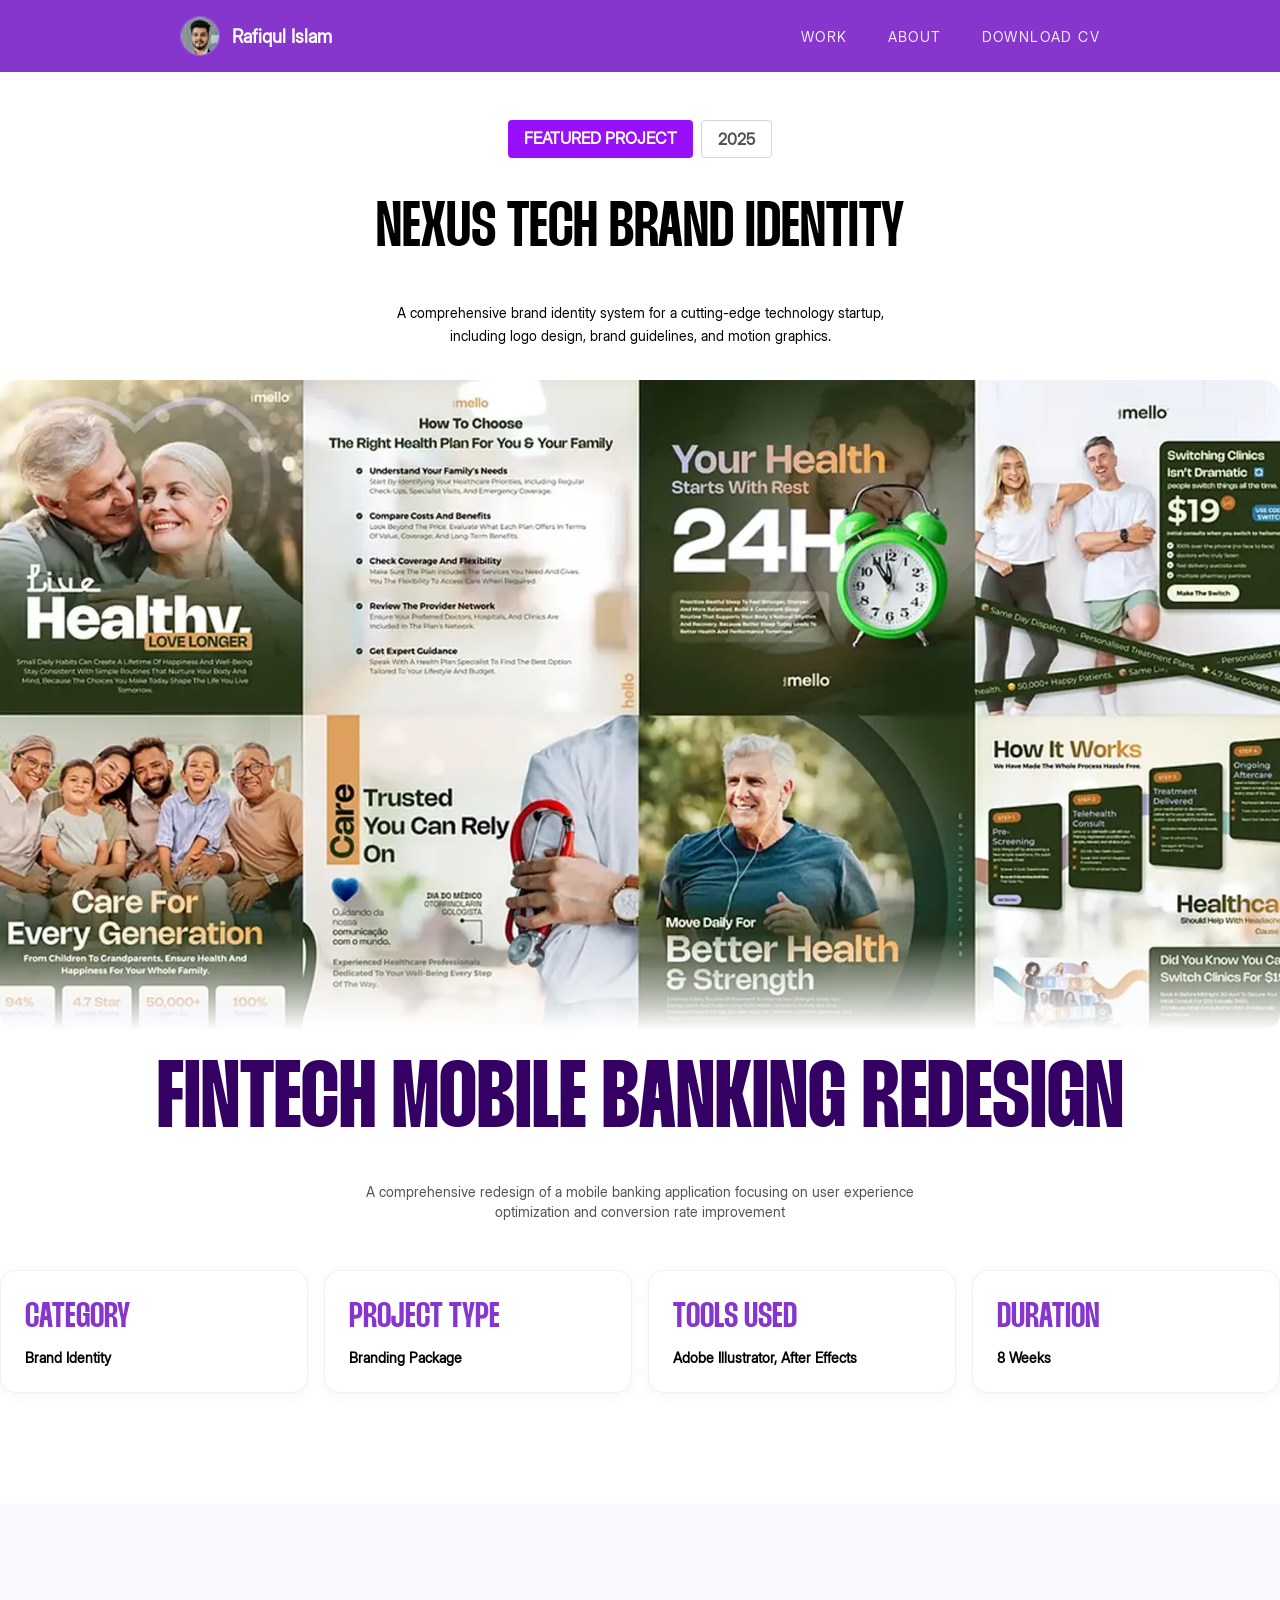
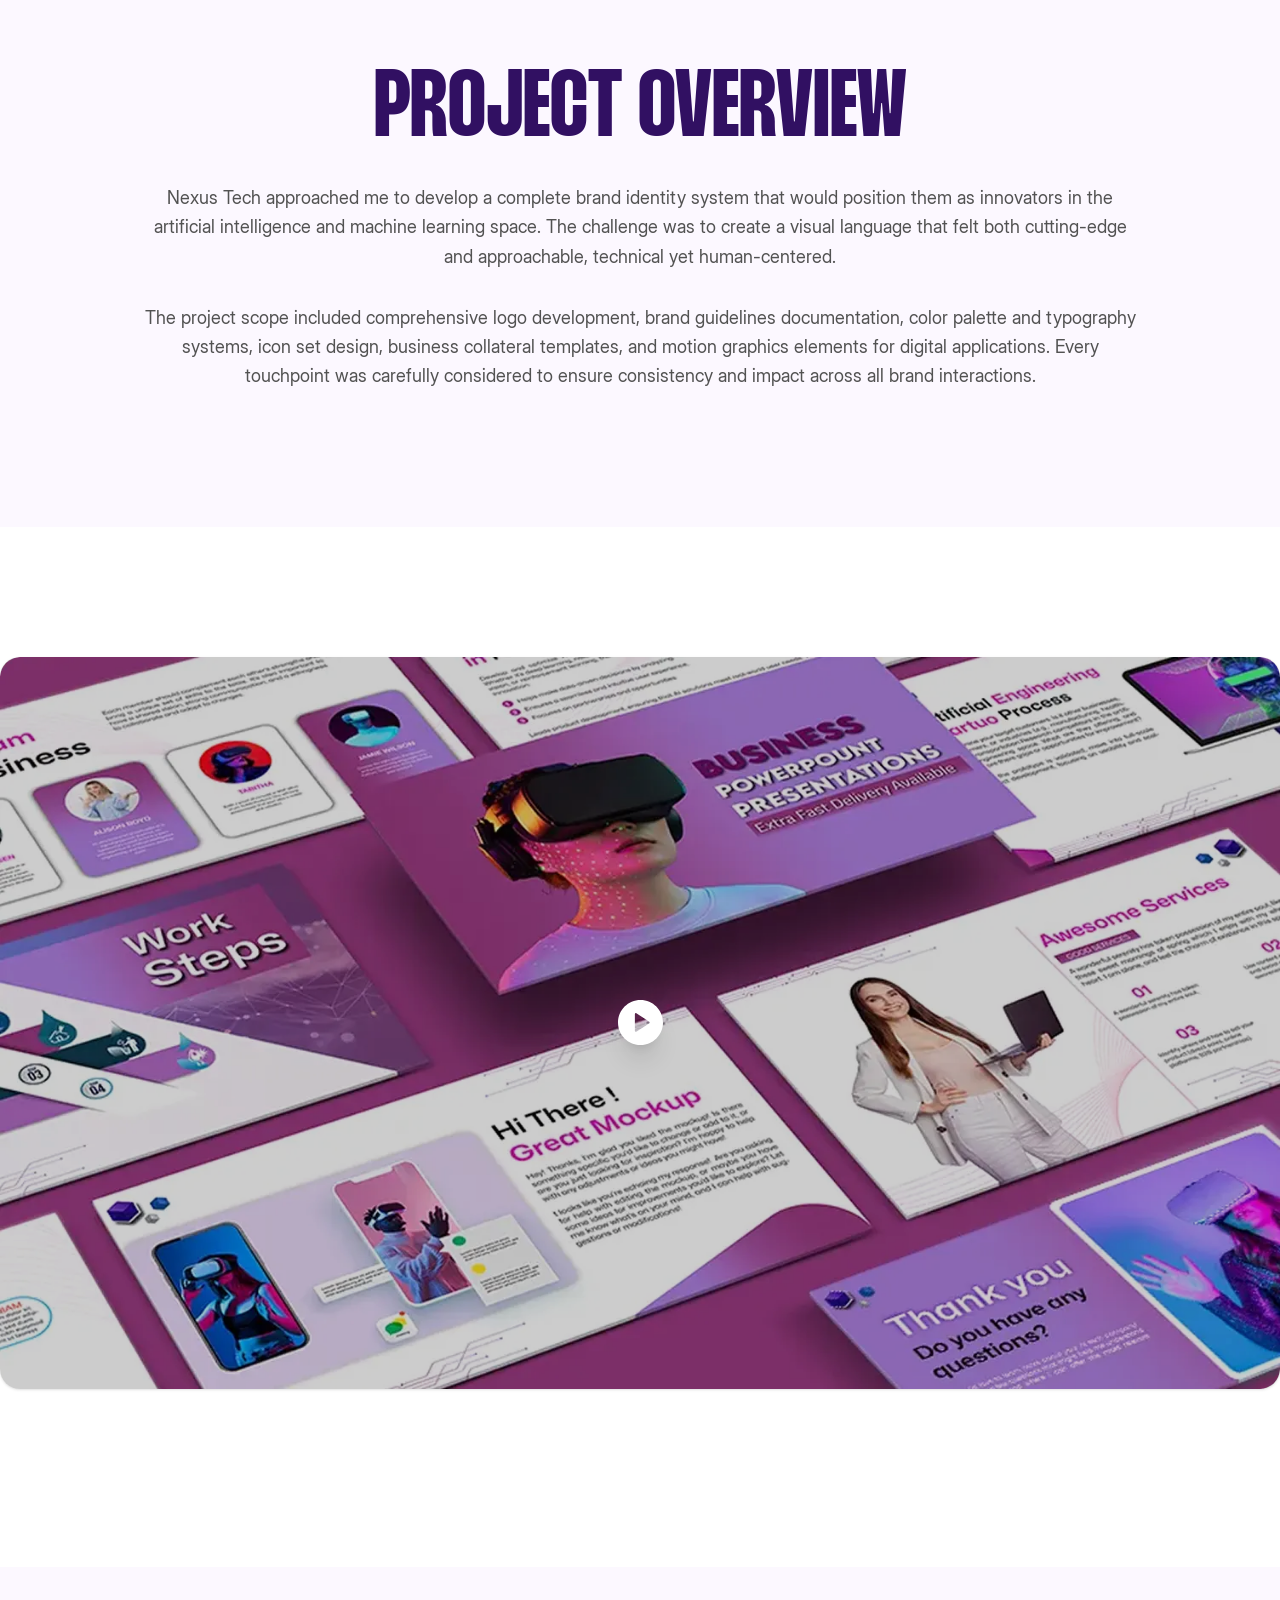
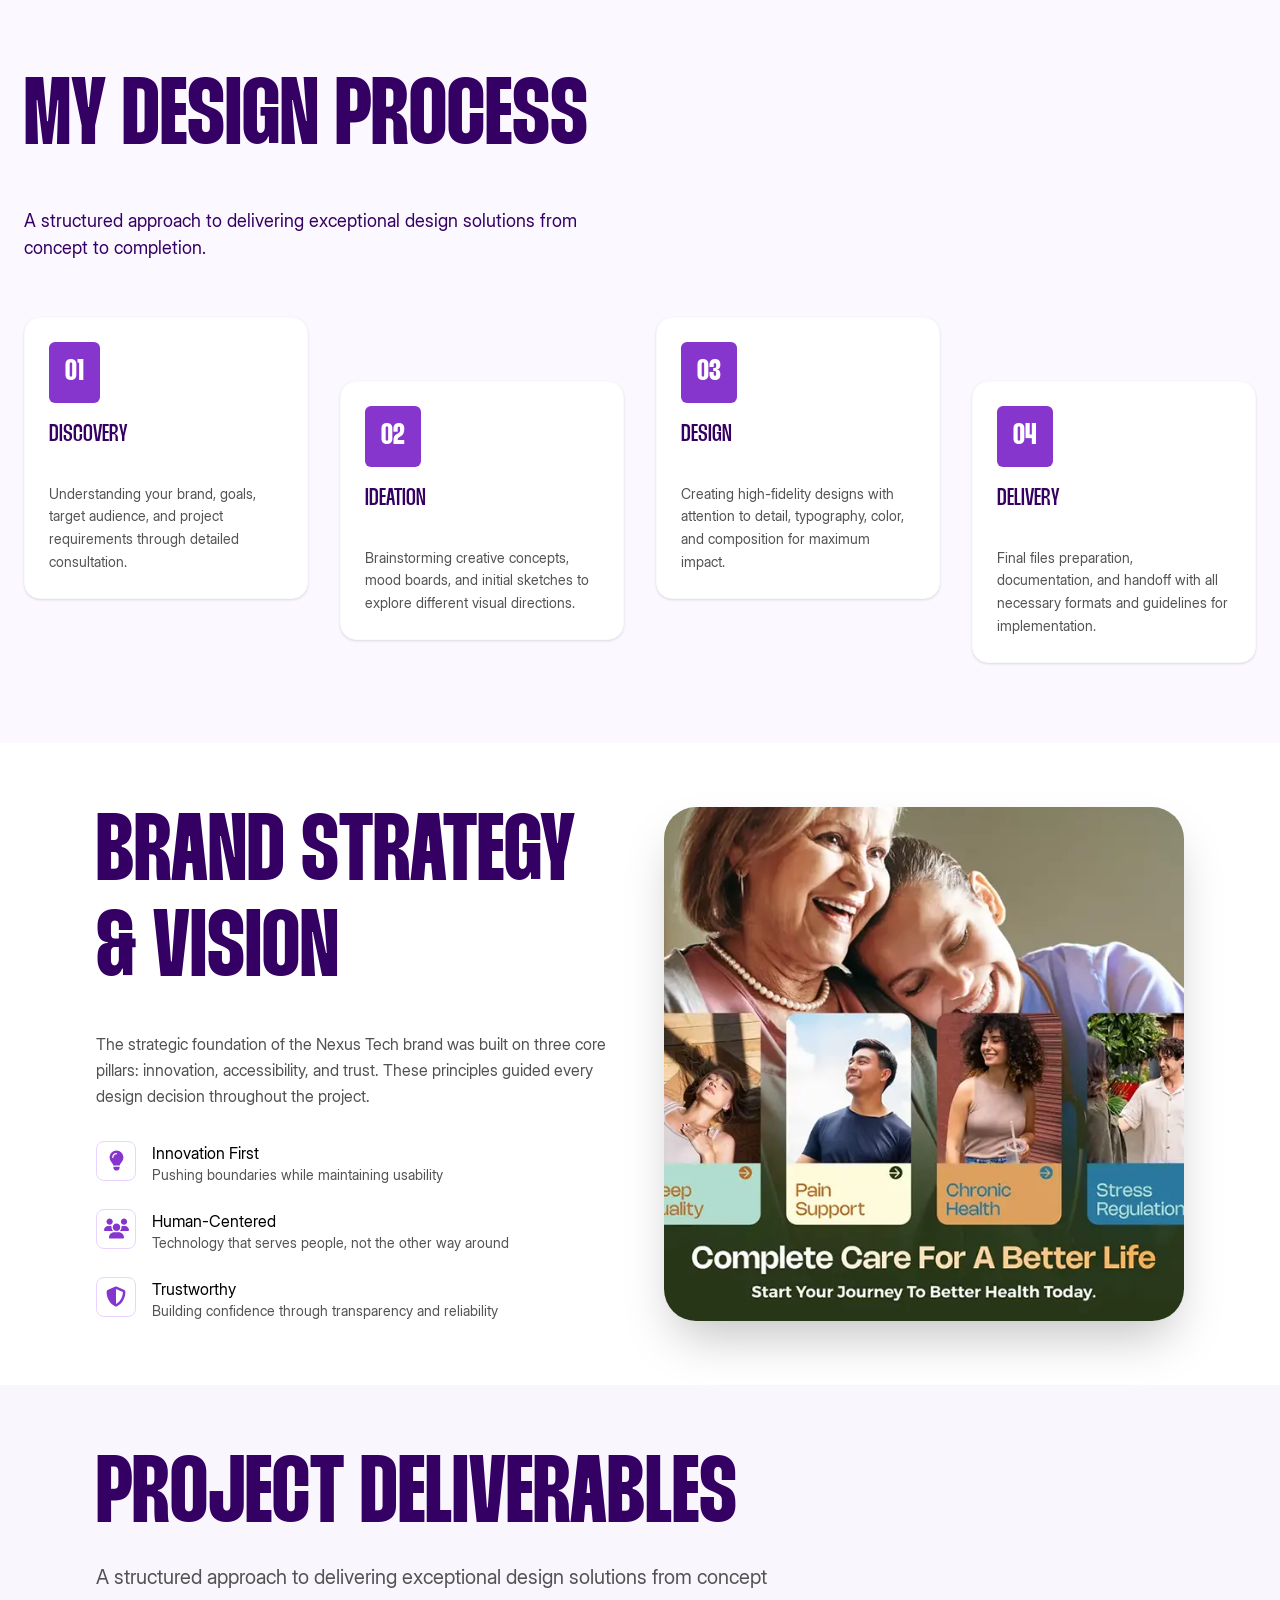
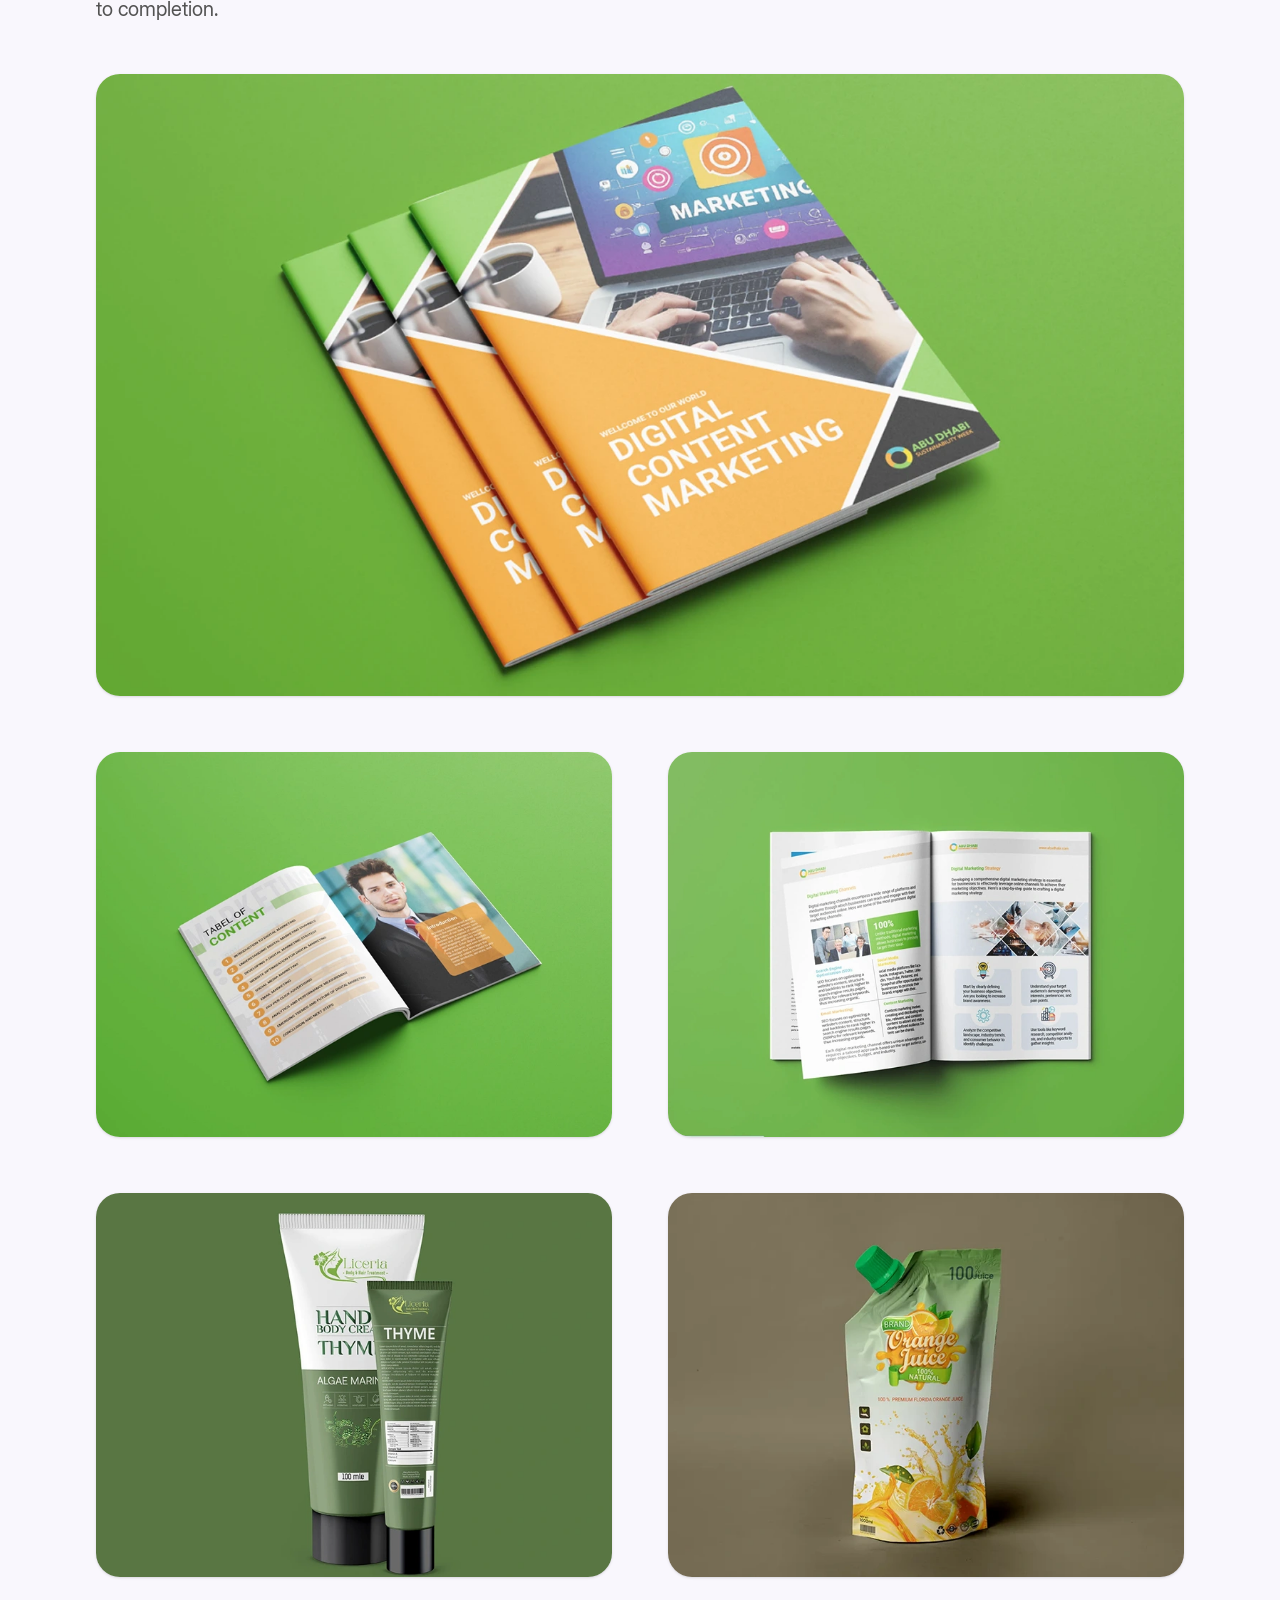
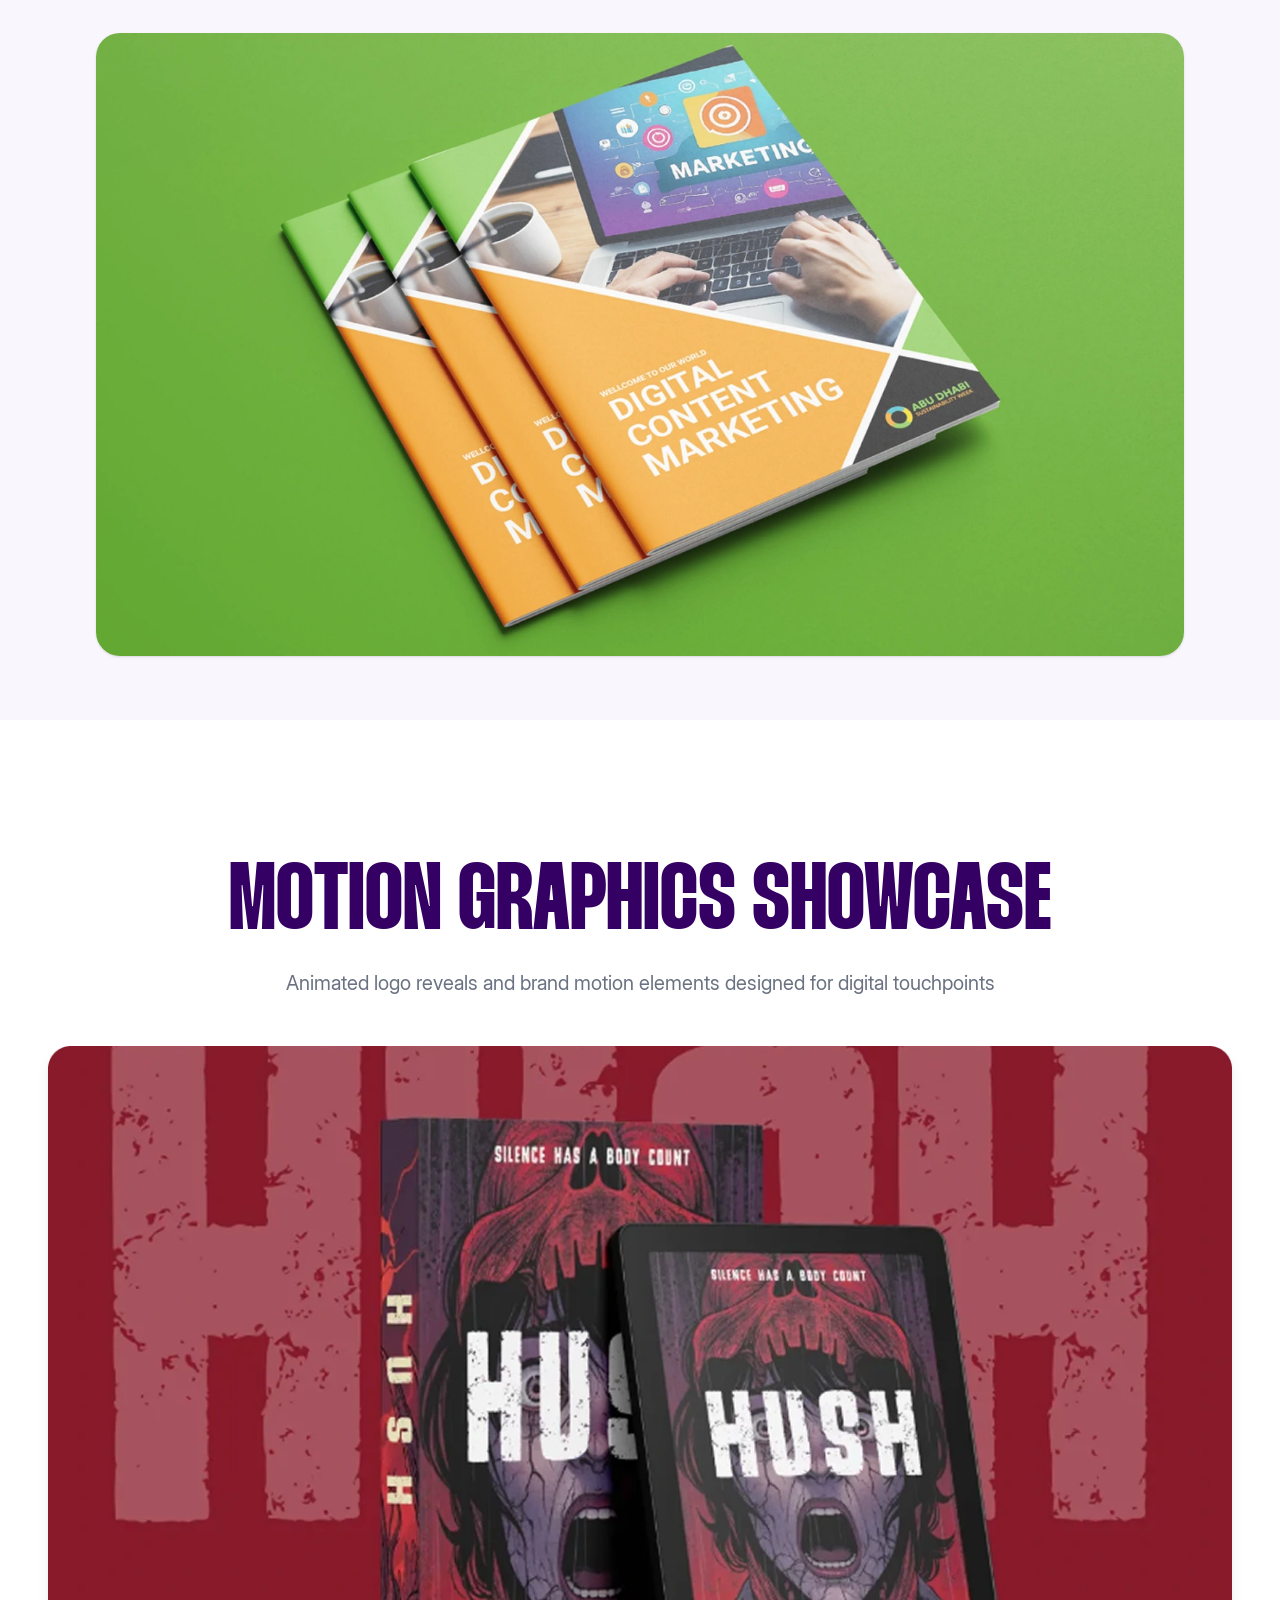
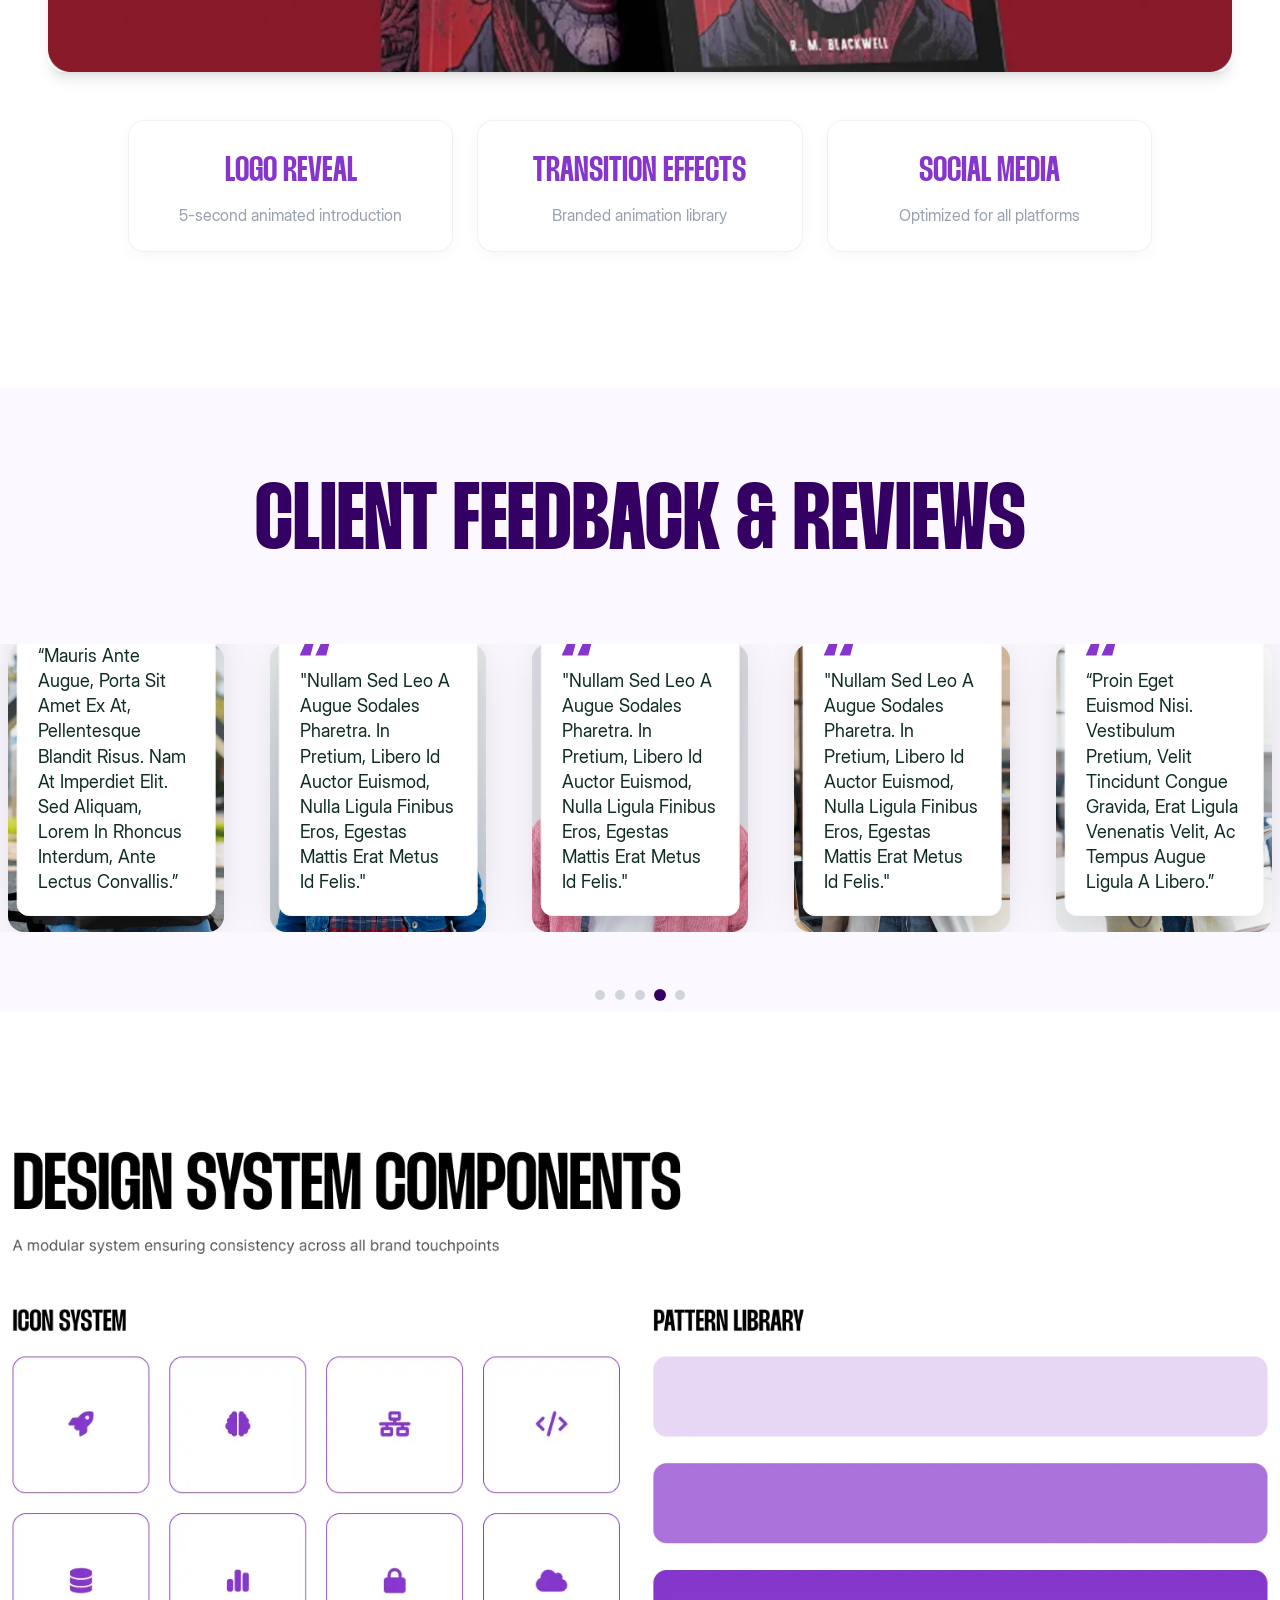
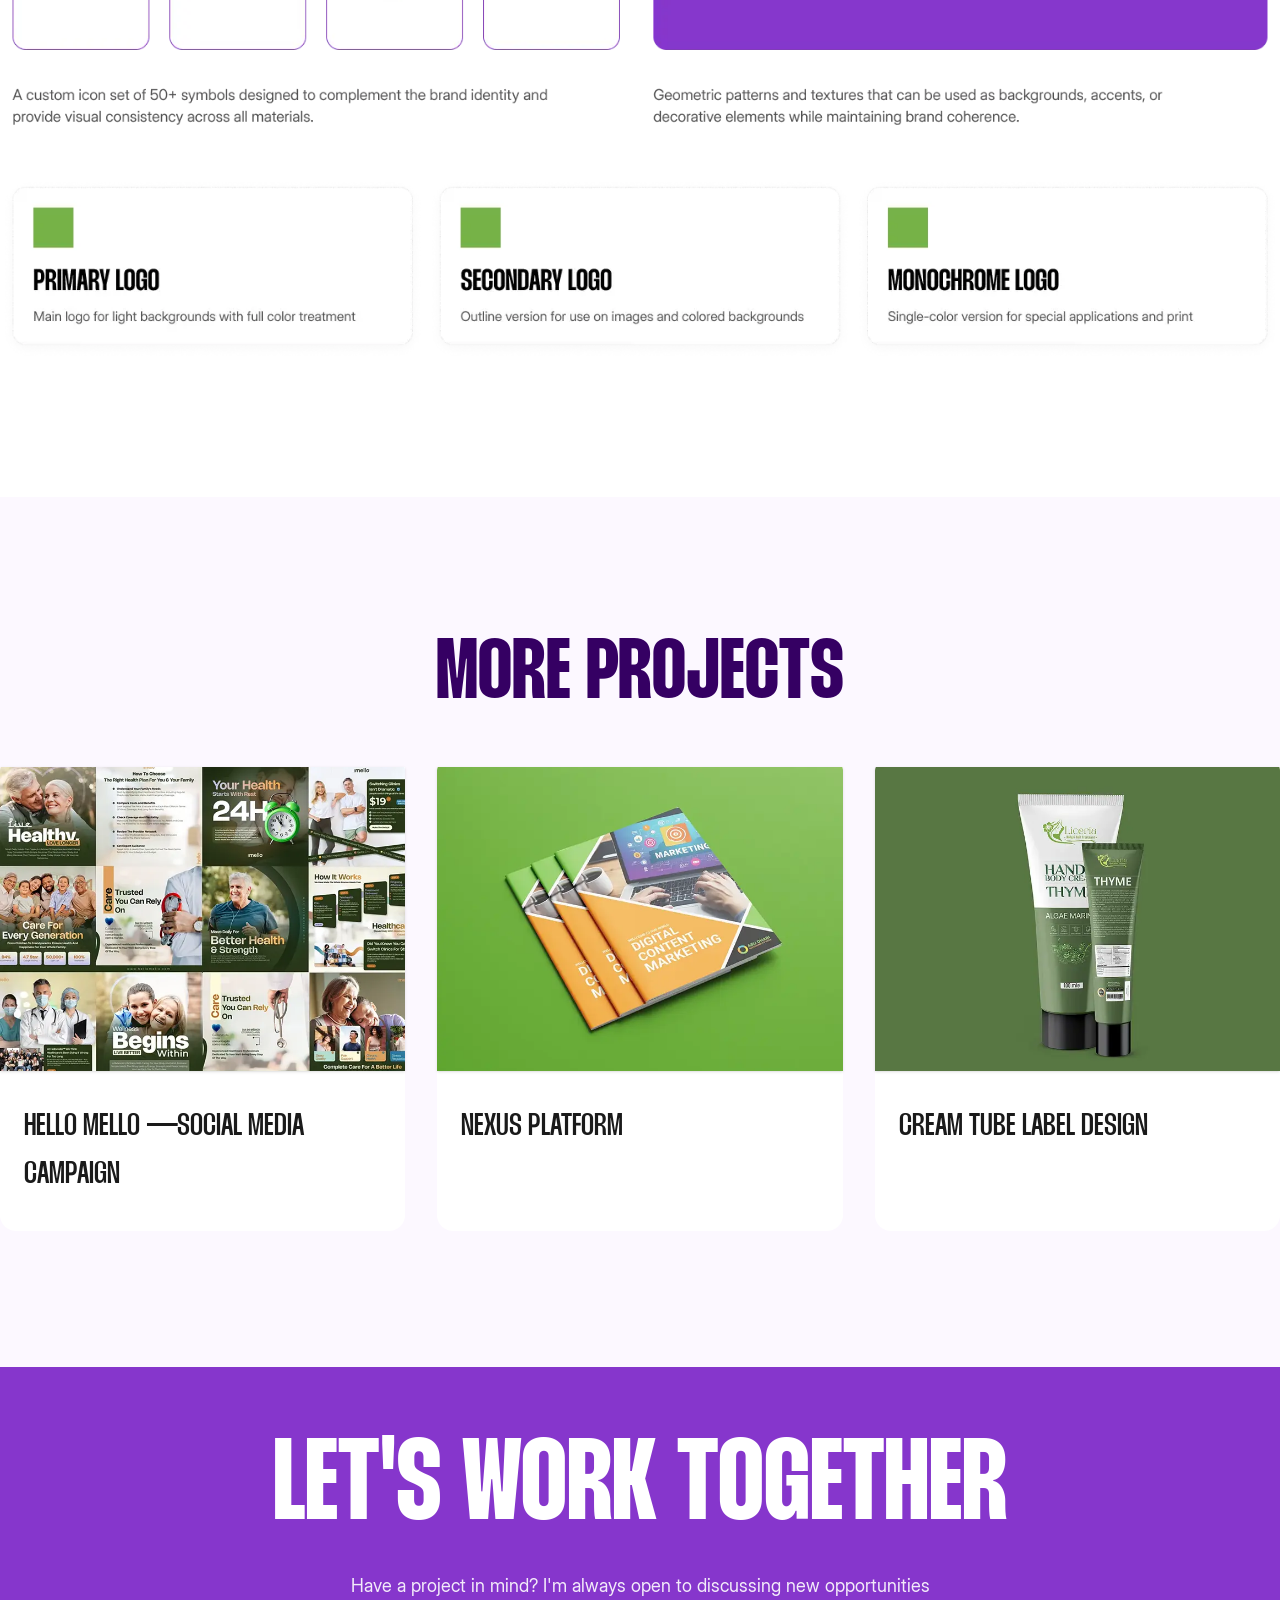
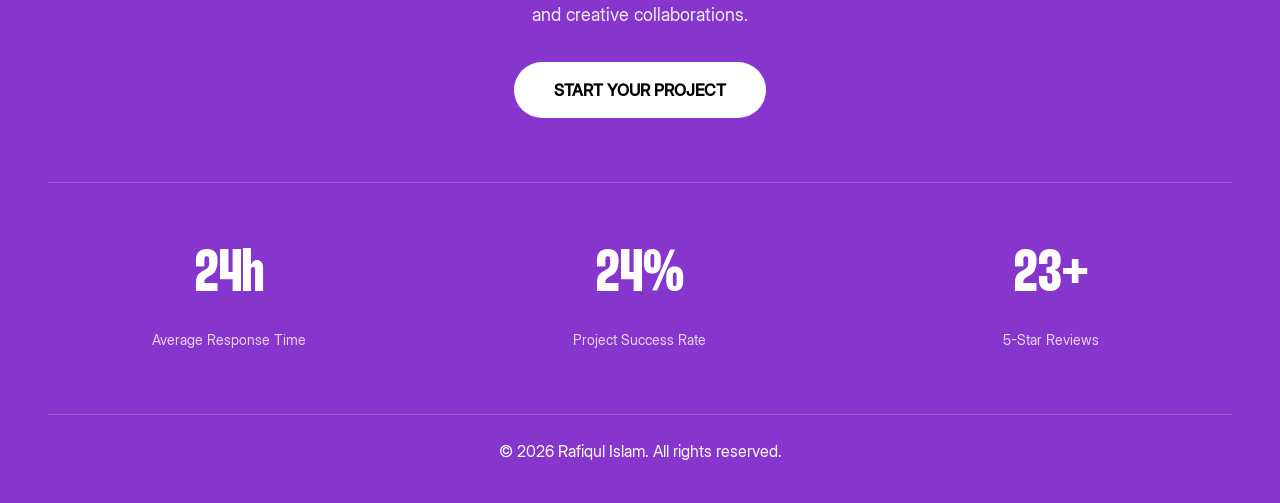
==== project-details.html @ 13cbbfc1 "completed the full project" ====
<!DOCTYPE html>
<html lang="en">

<head>
    <meta charset="UTF-8">
    <meta name="viewport" content="width=device-width, initial-scale=1.0">
    <title>Shorif Ahammed</title>
    <link rel="stylesheet" href="assets/css/style.css">
    <link rel="stylesheet" href="assets/css/splide.min.css">
</head>

<body>


    <nav id="navbar" class="navbar">
        <div class="nav-container">
            <a href="index.html" class="nav-brand">
                <div class="brand-img-wrapper">
                    <img src="assets/images/nav-img.png" alt="Rafiqul Islam" class="brand-img" />
                </div>
                <span class="brand-name">Rafiqul Islam</span>
            </a>

            <div class="nav-actions">
                <ul class="desktop-menu">
                    <li><a href="project.html" class="nav-link">Work</a></li>
                    <li><a href="#" class="nav-link">About</a></li>
                    <li><a href="#" class="nav-link">Download CV</a></li>
                </ul>

                <button id="hamburger" class="hamburger">
                    <span id="ham1" class="ham-line"></span>
                    <span id="ham2" class="ham-line"></span>
                    <span id="ham3" class="ham-line ham-short"></span>
                </button>
            </div>
        </div>
    </nav>

    <div id="mobile-menu" class="mobile-menu hidden">
        <a href="project.html" class="mobile-link border-bottom">Work</a>
        <a href="#" class="mobile-link border-bottom">About</a>
        <a href="#" class="mobile-link">Download CV</a>
    </div>



    <section class="overflow-hidden pt-30 md:pt-[120px] pb-6 md:pb-[110px]">
        <div class="container px-4 md:px-0 mx-auto">

            <div class="text-center mb-8">
                <div class="flex justify-center gap-2 mb-4">
                    <span class="bg-purple-600 text-white text-[16px] uppercase font-bold px-4 py-1.5 rounded">Featured
                        Project</span>
                    <span
                        class="border border-gray-300 text-[#525252] text-[16px] font-bold px-4 py-1.5 rounded">2025</span>
                </div>

                <h1 class="text-[48px] md:text-[64px] font-thunder-semi-bold uppercase py-2 inline-block px-8 mb-4">
                    Nexus Tech Brand Identity
                </h1>

                <p class="text-sm max-w-lg mx-auto leading-relaxed">
                    A comprehensive brand identity system for a cutting-edge technology startup, including logo design,
                    brand guidelines, and motion graphics.
                </p>
            </div>

            <div class="w-full relative">
                <img src="assets/images/details-hero.webp" class="w-full object-cover" alt="Nexus Tech Brand Identity">
                <div class="absolute inset-x-0 bottom-0 h-24 bg-gradient-to-t from-white to-transparent"></div>
            </div>

            <h2 class="text-[#350063] text-[56px] md:text-[96px] uppercase font-thunder-bold text-center">
                Fintech Mobile Banking Redesign
            </h2>



            <div class="text-center mt-2 mb-8 md:mb-12 px-4">
                <p class="text-[#525252] text-sm max-w-xl mx-auto">
                    A comprehensive redesign of a mobile banking application focusing on user experience optimization
                    and conversion rate improvement
                </p>
            </div>

            <div class="grid grid-cols-1 sm:grid-cols-2 lg:grid-cols-4 gap-4">
                <div
                    class="bg-[#FFF] rounded-[16px] border border-[rgba(227,227,227,0.50)] shadow-[0_4px_15px_0_rgba(0,0,0,0.03)] p-6">
                    <h3 class="text-[#8636CC] font-thunder-semi-bold uppercase text-[36px] mb-2 leading-tight">Category
                    </h3>
                    <p class="text-sm font-semibold text-[#000]">Brand Identity</p>
                </div>

                <div
                    class="bg-[#FFF] rounded-[16px] border border-[rgba(227,227,227,0.50)] shadow-[0_4px_15px_0_rgba(0,0,0,0.03)] p-6">
                    <h3 class="text-[#8636CC] font-thunder-semi-bold uppercase text-[36px] mb-2 leading-tight">Project
                        Type</h3>
                    <p class="text-sm font-semibold text-[#000]">Branding Package</p>
                </div>

                <div
                    class="bg-[#FFF] rounded-[16px] border border-[rgba(227,227,227,0.50)] shadow-[0_4px_15px_0_rgba(0,0,0,0.03)] p-6">
                    <h3 class="text-[#8636CC] font-thunder-semi-bold uppercase text-[36px] mb-2 leading-tight">Tools
                        Used</h3>
                    <p class="text-sm font-semibold text-[#000]">Adobe Illustrator, After Effects</p>
                </div>

                <div
                    class="bg-[#FFF] rounded-[16px] border border-[rgba(227,227,227,0.50)] shadow-[0_4px_15px_0_rgba(0,0,0,0.03)] p-6">
                    <h3 class="text-[#8636CC] font-thunder-semi-bold uppercase text-[36px] mb-2 leading-tight">Duration
                    </h3>
                    <p class="text-sm font-semibold text-[#000]">8 Weeks</p>
                </div>
            </div>

        </div>
    </section>



    <!-- Project Overview -->
    <section class="bg-[#FCF8FF] py-[46px] md:py-[136px] px-4 md:px-0">
        <div class="container mx-auto text-center">

            <h2 class="text-[#311062] text-[46px] md:text-[96px] font-thunder-bold uppercase">
                Project Overview
            </h2>

            <div class="space-y-8">

                <p class="text-[#525252] text-[18px] leading-relaxed max-w-250 mx-auto">
                    Nexus Tech approached me to develop a complete brand identity system that would position them as
                    innovators in the artificial intelligence and machine learning space. The challenge was to create a
                    visual language that felt both cutting-edge and approachable, technical yet human-centered.
                </p>

                <p class="text-[#525252] text-[18px] leading-relaxed max-w-250 mx-auto">
                    The project scope included comprehensive logo development, brand guidelines documentation, color
                    palette and typography systems, icon set design, business collateral templates, and motion graphics
                    elements for digital applications. Every touchpoint was carefully considered to ensure consistency
                    and impact across all brand interactions.
                </p>

            </div>
        </div>
    </section>

    <!-- Video Section -->
    <section class="py-[46px] md:py-[130px] px-4 md:px-0">
        <div class="container mx-auto">
            <div class="justify-center mx-auto mb-12 overflow-hidden rounded-[20px] shadow-sm relative group md:p-0"
                id="video-container">
                <img src="assets/images/details-video-thumb.webp" alt="Featured Project" class="w-full h-auto block"
                    id="video-thumbnail">

                <button onclick="playVideo()"
                    class="absolute inset-0 flex items-center justify-center bg-black/20 group-hover:bg-black/40 transition-all duration-300"
                    id="play-button">
                    <div
                        class="w-full max-w-[45px] rounded-full flex items-center justify-center shadow-xl transform group-hover:scale-102 transition-transform cursor-pointer">
                        <img class="w-full aspect-45/45" src="assets/images/home-img7.svg" alt="Play Icon">
                    </div>
                </button>
            </div>

        </div>
    </section>



    <!-- My Design Process -->

    <section class="bg-[#FCF8FF] py-10 md:py-20 px-4 md:px-6">
        <div class="container mx-auto">

            <div class="pb-8 md:pb-14">
                <h2 class="font-thunder-bold text-[#350063] text-[46px] md:text-[96px] uppercase pb-4">
                    My Design Process
                </h2>
                <p class="font-inter-display text-[#350063] text-[18px] max-w-xl">
                    A structured approach to delivering exceptional design solutions from concept to completion.
                </p>
            </div>

            <div class="grid grid-cols-1 sm:grid-cols-2 lg:grid-cols-4 gap-8 items-start">

                <div
                    class="bg-white p-[24px] rounded-[16px] shadow-sm flex flex-col items-start border border-gray-50 gap-y-4">
                    <span class="bg-[#8636CC] text-white text-[30px] font-thunder-bold px-4 py-2 rounded-md">
                        01
                    </span>
                    <h3 class="font-thunder-medium text-[#350063] text-2xl uppercase mb-4">Discovery</h3>
                    <p class="font-inter-display text-[#525252] text-sm leading-relaxed">
                        Understanding your brand, goals, target audience, and project requirements through detailed
                        consultation.
                    </p>
                </div>

                <div
                    class="bg-white p-[24px] rounded-[16px] shadow-sm flex flex-col items-start border border-gray-50 md:mt-16 gap-y-4">
                    <span class="bg-[#8636CC] text-white text-[30px] font-thunder-bold px-4 py-2 rounded-md">
                        02
                    </span>
                    <h3 class="font-thunder-medium text-[#350063] text-2xl uppercase mb-4">Ideation</h3>
                    <p class="font-inter-display text-[#525252] text-sm leading-relaxed">
                        Brainstorming creative concepts, mood boards, and initial sketches to explore different visual
                        directions.
                    </p>
                </div>

                <div
                    class="bg-white p-[24px] rounded-[16px] shadow-sm flex flex-col items-start border border-gray-50 gap-y-4">
                    <span class="bg-[#8636CC] text-white text-[30px] font-thunder-bold px-4 py-2 rounded-md">
                        03
                    </span>
                    <h3 class="font-thunder-medium text-[#350063] text-2xl uppercase mb-4">Design</h3>
                    <p class="font-inter-display text-[#525252] text-sm leading-relaxed">
                        Creating high-fidelity designs with attention to detail, typography, color, and composition for
                        maximum impact.
                    </p>
                </div>

                <div
                    class="bg-white p-[24px] rounded-[16px] shadow-sm flex flex-col items-start border border-gray-50 md:mt-16 gap-y-4">
                    <span class="bg-[#8636CC] text-white text-[30px] font-thunder-bold px-4 py-2 rounded-md">
                        04
                    </span>
                    <h3 class="font-thunder-medium text-[#350063] text-2xl uppercase mb-4">Delivery</h3>
                    <p class="font-inter-display text-[#525252] text-sm leading-relaxed">
                        Final files preparation, documentation, and handoff with all necessary formats and guidelines
                        for implementation.
                    </p>
                </div>

            </div>
        </div>
    </section>



    <!-- Brand Strategy & Vision -->
    <section class="py-16 px-6 md:px-12 lg:px-24">
        <div class="container mx-auto grid grid-cols-1 lg:grid-cols-2 gap-12 items-center">

            <div class="space-y-8">
                <h2 class="text-[#350063] text-[46px] md:text-[96px] font-thunder-bold leading-none uppercase">
                    Brand Strategy <br /> & Vision
                </h2>

                <p class="text-[#525252] text-[16px] leading-relaxed max-w-lg">
                    The strategic foundation of the Nexus Tech brand was built on three core pillars: innovation,
                    accessibility, and trust. These principles guided every design decision throughout the project.
                </p>

                <div class="space-y-6">
                    <div class="flex items-start gap-4">
                        <div
                            class="flex-shrink-0 w-10 h-10 border border-purple-200 rounded-lg flex items-center justify-center bg-white text-[#311062]">
                            <img src="assets/images/brand-strategy-icon1.svg" alt="Innovation First">
                        </div>
                        <div>
                            <h3 class="text-[#000]">Innovation First</h3>
                            <p class="text-[#525252] text-sm">Pushing boundaries while maintaining usability</p>
                        </div>
                    </div>

                    <div class="flex items-start gap-4">
                        <div
                            class="flex-shrink-0 w-10 h-10 border border-purple-200 rounded-lg flex items-center justify-center bg-white text-[#311062]">
                            <img src="assets/images/brand-strategy-icon2.svg" alt="Human-Centered">
                        </div>
                        <div>
                            <h3 class="text-[#000]">Human-Centered</h3>
                            <p class="text-[#525252] text-sm">Technology that serves people, not the other way around
                            </p>
                        </div>
                    </div>

                    <div class="flex items-start gap-4">
                        <div
                            class="flex-shrink-0 w-10 h-10 border border-purple-200 rounded-lg flex items-center justify-center bg-white text-[#311062]">
                            <img src="assets/images/brand-strategy-icon3.svg" alt="Trustworthy">
                        </div>
                        <div>
                            <h3 class="text-[#000]">Trustworthy</h3>
                            <p class="text-[#525252] text-sm">Building confidence through transparency and reliability
                            </p>
                        </div>
                    </div>
                </div>
            </div>

            <div class="w-full h-full rounded-[32px] overflow-hidden rounded-[16px] shadow-2xl flex items-center">
                <img src="assets/images/brand-strategy.webp" alt="Brand Strategy Visual"
                    class="w-full h-full object-cover">
            </div>

        </div>
    </section>


    <!-- Project Deliverables -->
    <section class="bg-[#F9F7FD] py-8 md:py-16 px-4 md:px-12 lg:px-24">
        <div class="container mx-auto">

            <div class="mb-12">
                <h2 class="text-[#350063] text-[46px] md:text-[96px] font-thunder-bold leading-none uppercase mb-4">
                    Project Deliverables
                </h2>
                <p class="text-[#525252] text-[16px] md:text-[20px] leading-relaxed max-w-2xl">
                    A structured approach to delivering exceptional design solutions from concept to completion.
                </p>
            </div>

            <div class="grid grid-cols-1 md:grid-cols-2 gap-4 md:gap-[56px]">

                <div class="md:col-span-2 rounded-[24px] overflow-hidden shadow-sm">
                    <img src="assets/images/project-del1.webp" alt="Marketing Brochure Mockup"
                        class="w-full object-cover" />
                </div>

                <div class="rounded-[24px] overflow-hidden shadow-sm">
                    <img src="assets/images/project-del2.webp" alt="Interior Page View" class="w-full object-cover" />
                </div>

                <div class="rounded-[24px] overflow-hidden shadow-sm">
                    <img src="assets/images/project-del3.webp" alt="Content Layout View" class="w-full object-cover" />
                </div>

                <div class="rounded-[24px] overflow-hidden shadow-sm">
                    <img src="assets/images/project-del4.webp" alt="Interior Page View" class="w-full object-cover" />
                </div>

                <div class="rounded-[24px] overflow-hidden shadow-sm">
                    <img src="assets/images/project-del5.webp" alt="Content Layout View" class="w-full object-cover" />
                </div>

                <div class="md:col-span-2 rounded-[24px] overflow-hidden shadow-sm">
                    <img src="assets/images/project-del6.webp" alt="Marketing Brochure Mockup"
                        class="w-full object-cover" />
                </div>
            </div>
        </div>
    </section>

    <!-- Motion Graphics Showcase -->
    <section class="py-[48px] md:py-[136px] px-4 md:px-12">
        <div class="container mx-auto text-center">

            <div class="mb-8 md:mb-12">
                <h2 class="text-[#350063] text-[46px] md:text-[96px] font-thunder-bold uppercase leading-none mb-4">
                    Motion Graphics Showcase
                </h2>
                <p class="text-gray-500 text-[16px] md:text-[20px] font-medium">
                    Animated logo reveals and brand motion elements designed for digital touchpoints
                </p>
            </div>

            <div class="w-full rounded-[16px] overflow-hidden shadow-lg mb-8 md:mb-12">
                <img src="assets/images/motion-img.webp" alt="Motion Graphics Showcase" class="w-full object-cover" />
            </div>

            <div class="grid grid-cols-1 md:grid-cols-3 gap-6 max-w-5xl mx-auto">

                <div
                    class="rounded-[16px] border border-[#E3E3E3]/50 bg-white shadow-[0_4px_15px_0_rgba(0,0,0,0.03)] p-6">
                    <h3 class="text-[#8636CC] font-thunder-semi-bold uppercase text-[36px] mb-1">Logo Reveal</h3>
                    <p class="text-gray-400 text-[16px] font-medium">5-second animated introduction</p>
                </div>

                <div
                    class="rounded-[16px] border border-[#E3E3E3]/50 bg-white shadow-[0_4px_15px_0_rgba(0,0,0,0.03)] p-6">
                    <h3 class="text-[#8636CC] font-thunder-semi-bold uppercase text-[36px] mb-1">Transition Effects</h3>
                    <p class="text-gray-400 text-[16px] font-medium">Branded animation library</p>
                </div>

                <div
                    class="rounded-[16px] border border-[#E3E3E3]/50 bg-white shadow-[0_4px_15px_0_rgba(0,0,0,0.03)] p-6">
                    <h3 class="text-[#8636CC] font-thunder-semi-bold uppercase text-[36px] mb-1">Social Media</h3>
                    <p class="text-gray-400 text-[16px] font-medium">Optimized for all platforms</p>
                </div>

            </div>
        </div>
    </section>

    <!-- Client Feedback & Reviews -->
    <section id="feedback-slider" class="splide bg-[#FCF8FF] pt-8 md:pt-16 pb-10 md:pb-20" aria-label="Client Feedback">
        <div class="container mx-auto">
            <h2 class="font-thunder-bold text-center text-[56px] md:text-[96px] text-[#350063] uppercase pb-4 md:pb-12">
                Client Feedback & Reviews
            </h2>
        </div>

        <div class="splide__track">
            <ul class="splide__list">
                <li class="splide__slide px-2">
                    <div class="relative">
                        <div class="rounded-2xl overflow-hidden bg-gray-200 aspect-[3/4]">
                            <img src="assets/images/feedback-img1.webp" alt="Client 1"
                                class="w-full h-full object-cover">
                        </div>
                        <div
                            class="absolute bottom-4 left-1/2 -translate-x-1/2 w-[92%] bg-white p-5 rounded-xl shadow-2xl border border-gray-50">
                            <img src="assets/images/feedback-icon.svg" alt="Quote" class="w-8 mb-3">
                            <p class="text-[14px] md:text-[18px] leading-[1.4] text-[#0F2C24] font-medium mx-">
                                “Proin Eget Euismod Nisi. Vestibulum Pretium, Velit Tincidunt Congue Gravida, Erat
                                Ligula Venenatis Velit, Ac Tempus Augue Ligula A Libero.”
                            </p>
                        </div>
                    </div>
                </li>

                <li class="splide__slide px-2">
                    <div class="relative">
                        <div class="rounded-2xl overflow-hidden bg-gray-200 aspect-[3/4]">
                            <img src="assets/images/feedback-img2.webp" alt="Client 2"
                                class="w-full h-full object-cover">
                        </div>
                        <div
                            class="absolute bottom-4 left-1/2 -translate-x-1/2 w-[92%] bg-white p-5 rounded-xl shadow-2xl border border-gray-50">
                            <img src="assets/images/feedback-icon.svg" alt="Quote" class="w-8 mb-3">
                            <p class="text-[14px] md:text-[18px] leading-[1.4] text-[#0F2C24] font-medium">
                                “Mauris Ante Augue, Porta Sit Amet Ex At, Pellentesque Blandit Risus. Nam At Imperdiet
                                Elit. Sed Aliquam, Lorem In Rhoncus Interdum, Ante Lectus Convallis.”
                            </p>
                        </div>
                    </div>
                </li>

                <li class="splide__slide px-2">
                    <div class="relative">
                        <div class="rounded-2xl overflow-hidden bg-gray-200 aspect-[3/4]">
                            <img src="assets/images/feedback-img3.webp" alt="Client 3"
                                class="w-full h-full object-cover">
                        </div>
                        <div
                            class="absolute bottom-4 left-1/2 -translate-x-1/2 w-[92%] bg-white p-5 rounded-xl shadow-2xl border border-gray-100">
                            <img src="assets/images/feedback-icon.svg" alt="Quote" class="w-8 mb-3">
                            <p class="text-[14px] md:text-[18px] leading-[1.4] text-[#0F2C24] font-medium">
                                "Nullam Sed Leo A Augue Sodales Pharetra. In Pretium, Libero Id Auctor Euismod, Nulla
                                Ligula Finibus Eros, Egestas Mattis Erat Metus Id Felis."
                            </p>
                        </div>
                    </div>
                </li>

                <li class="splide__slide px-2">
                    <div class="relative">
                        <div class="rounded-2xl overflow-hidden bg-gray-200 aspect-[3/4]">
                            <img src="assets/images/feedback-img5.webp" alt="Client 4"
                                class="w-full h-full object-cover">
                        </div>
                        <div
                            class="absolute bottom-4 left-1/2 -translate-x-1/2 w-[92%] bg-white p-5 rounded-xl shadow-2xl border border-gray-100">
                            <img src="assets/images/feedback-icon.svg" alt="Quote" class="w-8 mb-3">
                            <p class="text-[14px] md:text-[18px] leading-[1.4] text-[#0F2C24] font-medium">
                                "Nullam Sed Leo A Augue Sodales Pharetra. In Pretium, Libero Id Auctor Euismod, Nulla
                                Ligula Finibus Eros, Egestas Mattis Erat Metus Id Felis."
                            </p>
                        </div>
                    </div>
                </li>

                <li class="splide__slide px-2">
                    <div class="relative">
                        <div class="rounded-2xl overflow-hidden bg-gray-200 aspect-[3/4]">
                            <img src="assets/images/feedback-img6.webp" alt="Client 5"
                                class="w-full h-full object-cover">
                        </div>
                        <div
                            class="absolute bottom-4 left-1/2 -translate-x-1/2 w-[92%] bg-white p-5 rounded-xl shadow-2xl border border-gray-100">
                            <img src="assets/images/feedback-icon.svg" alt="Quote" class="w-8 mb-3">
                            <p class="text-[14px] md:text-[18px] leading-[1.4] text-[#0F2C24] font-medium">
                                "Nullam Sed Leo A Augue Sodales Pharetra. In Pretium, Libero Id Auctor Euismod, Nulla
                                Ligula Finibus Eros, Egestas Mattis Erat Metus Id Felis."
                            </p>
                        </div>
                    </div>
                </li>
            </ul>
        </div>
    </section>



    <!-- Design System Components -->
    <!-- <section class="py-[48px] md:py-[136px] px-4 md:px-12 lg:px-24 text-[#000]">
        <div class="container mx-auto">

            <div class="mb-8 md:mb-16">
                <h2 class="text-[46px] md:text-[96px] font-thunder-bold uppercase leading-none mb-4">
                    Design System Components
                </h2>
                <p class="text-gray-500 text-[16px] font-medium">
                    A modular system ensuring consistency across all brand touchpoints
                </p>
            </div>

            <div class="grid grid-cols-1 lg:grid-cols-2 gap-8 md:gap-16 mb-20">

                <div>
                    <h3 class="text-[36px] font-thunder-semi-bold uppercase mb-6">Icon System</h3>
                    <div class="grid grid-cols-4 gap-4 mb-8 overflow-hidden">
                        <div
                            class="aspect-square border border-[#8636CC] rounded-2xl flex items-center justify-center p-4">
                            <div class="w-6 h-6 rounded-sm">
                                <img src="assets/images/design-system-icon1.svg" alt="Icon 1">
                            </div>
                        </div>
                        <div
                            class="aspect-square border border-[#8636CC] rounded-2xl flex items-center justify-center p-4">
                            <div class="w-6 h-6 rounded-sm">
                                <img src="assets/images/design-system-icon2.svg" alt="Icon 2">
                            </div>
                        </div>
                        <div
                            class="aspect-square border border-[#8636CC] rounded-2xl flex items-center justify-center p-4">
                            <div class="w-6 h-6 rounded-sm">
                                <img src="assets/images/design-system-icon3.svg" alt="Icon 3">
                            </div>
                        </div>
                        <div
                            class="aspect-square border border-[#8636CC] rounded-2xl flex items-center justify-center p-4">
                            <div class="w-6 h-6 rounded-sm">
                                <img src="assets/images/design-system-icon4.svg" alt="Icon 4">
                            </div>
                        </div>
                        <div
                            class="aspect-square border border-[#8636CC] rounded-2xl flex items-center justify-center p-4">
                            <div class="w-6 h-6 rounded-sm">
                                <img src="assets/images/design-system-icon5.svg" alt="Icon 5">
                            </div>
                        </div>
                        <div
                            class="aspect-square border border-[#8636CC] rounded-2xl flex items-center justify-center p-4">
                            <div class="w-6 h-6 rounded-sm">
                                <img src="assets/images/design-system-icon6.svg" alt="Icon 6">
                            </div>
                        </div>
                        <div
                            class="aspect-square border border-[#8636CC] rounded-2xl flex items-center justify-center p-4">
                            <div class="w-6 h-6 rounded-sm">
                                <img src="assets/images/design-system-icon7.svg" alt="Icon 7">
                            </div>
                        </div>
                        <div
                            class="aspect-square border border-[#8636CC] rounded-2xl flex items-center justify-center p-4">
                            <div class="w-6 h-6 rounded-sm">
                                <img src="assets/images/design-system-icon8.svg" alt="Icon 8">
                            </div>
                        </div>
                    </div>
                    <p class="text-gray-500 text-sm leading-relaxed max-w-md">
                        A custom icon set of 50+ symbols designed to complement the brand identity and provide visual
                        consistency across all materials.
                    </p>
                </div>

                <div>
                    <h3 class="text-[36px] font-thunder-semi-bold uppercase mb-6">Pattern Library</h3>
                    <div class="space-y-4 max-w-[736px] mb-8 overflow-hidden">
                        <div class="h-27 bg-[#E9D5FF] rounded-xl w-full overflow-hidden"></div>
                        <div class="h-27 bg-[#A855F7] rounded-xl w-full overflow-hidden"></div>
                        <div class="h-27 bg-[#7E22CE] rounded-xl w-full overflow-hidden"></div>
                    </div>
                    <p class="text-gray-500 text-sm leading-relaxed max-w-md">
                        Geometric patterns and textures that can be used as backgrounds, accents, or decorative elements
                        while maintaining brand coherence.
                    </p>
                </div>
            </div>

            <div class="grid grid-cols-1 md:grid-cols-3 gap-6">

                <div class="bg-white border border-gray-50 rounded-[32px] p-10 shadow-sm">
                    <div class="w-12 h-12 bg-[#76A346] rounded-sm mb-8"></div>
                    <h4 class="text-2xl font-black uppercase mb-2">Primary Logo</h4>
                    <p class="text-gray-400 text-xs font-medium leading-relaxed">
                        Main logo for light backgrounds with full color treatment
                    </p>
                </div>

                <div class="bg-white border border-gray-50 rounded-[32px] p-10 shadow-sm">
                    <div class="w-12 h-12 bg-[#76A346] rounded-sm mb-8"></div>
                    <h4 class="text-2xl font-black uppercase mb-2">Secondary Logo</h4>
                    <p class="text-gray-400 text-xs font-medium leading-relaxed">
                        Outline version for use on images and colored backgrounds
                    </p>
                </div>

                <div class="bg-white border border-gray-50 rounded-[32px] p-10 shadow-sm">
                    <div class="w-12 h-12 bg-[#76A346] rounded-sm mb-8"></div>
                    <h4 class="text-2xl font-black uppercase mb-2">Monochrome Logo</h4>
                    <p class="text-gray-400 text-xs font-medium leading-relaxed">
                        Single-color version for special applications and print
                    </p>
                </div>

            </div>
        </div>
    </section> -->

    <!-- Design System Components -->
    <section class="py-[48px] md:py-[136px] px-4 md:px-0">
        <div class="container mx-auto">
            <div class="px-4 md:px-0">
                <div class="relative w-full overflow-hidden">
                    <img src="assets/images/design-system-img.webp" alt="Pixelcraft Project Mockup"
                        class="w-full h-auto block object-cover" />
                </div>
            </div>
        </div>
    </section>



    <section class="bg-[#FCF8FF] py-[48px] md:py-[136px] px-4 md:px-0">
        <div class="container mx-auto">
            <h2
                class="font-thunder-bold text-[#350063] text-[46px] md:text-[86px] text-center font-black uppercase leading-none mb-8 md:mb-12">
                More Projects
            </h2>

            <div class="grid grid-cols-1 md:grid-cols-3 gap-8">

                <a href="project-details.html" class="group block bg-white rounded-2xl">
                    <div class="bg-white overflow-hidden shadow-sm">
                        <img src="assets/images/featured-image1.webp" alt="Hello Mello"
                            class="w-full aspect-[4/3] object-cover transition-transform duration-500 group-hover:scale-105">
                    </div>
                    <h3
                        class="font-thunder-medium text-[#1A1A1A] text-[18px] md:text-[32px] uppercase px-[24px] py-[32px]">
                        Hello Mello — Social Media Campaign
                    </h3>
                </a>

                <a href="project-details.html" class="group block bg-white rounded-2xl">
                    <div class="bg-white overflow-hidden shadow-sm">
                        <img src="assets/images/featured-image2.webp" alt="Nexus Platform"
                            class="w-full aspect-[4/3] object-cover transition-transform duration-500 group-hover:scale-105">
                    </div>
                    <h3
                        class="font-thunder-medium text-[#1A1A1A] text-[18px] md:text-[32px] uppercase px-[24px] py-[32px]">
                        Nexus Platform
                    </h3>
                </a>

                <a href="project-details.html" class="group block bg-white rounded-2xl">
                    <div class="bg-white overflow-hidden shadow-sm">
                        <img src="assets/images/featured-image3.webp" alt="Cream Tube"
                            class="w-full aspect-[4/3] object-cover transition-transform duration-500 group-hover:scale-105">
                    </div>
                    <h3
                        class="font-thunder-medium text-[#1A1A1A] text-[18px] md:text-[32px] uppercase px-[24px] py-[32px]">
                        Cream Tube Label Design
                    </h3>
                </a>
            </div>
        </div>
    </section>


    <!-- footer -->
    <footer class="main-footer">
        <div class="footer-container">
            <h2 class="footer-title">
                Let's Work Together
            </h2>

            <p class="footer-description">
                Have a project in mind? I'm always open to discussing new opportunities and creative collaborations.
            </p>

            <button class="footer-cta">
                Start Your Project
            </button>

            <div class="footer-divider-top"></div>

            <div class="stats-grid">
                <div class="stat-item">
                    <div class="stat-number">
                        <span class="counter" data-target="24">0</span>h
                    </div>
                    <p class="stat-label">Average Response Time</p>
                </div>
                <div class="stat-item">
                    <div class="stat-number">
                        <span class="counter" data-target="100">0</span>%
                    </div>
                    <p class="stat-label">Project Success Rate</p>
                </div>
                <div class="stat-item">
                    <div class="stat-number">
                        <span class="counter" data-target="50">0</span>+
                    </div>
                    <p class="stat-label">5-Star Reviews</p>
                </div>
            </div>
        </div>

        <div class="footer-divider-bottom"></div>
        <div class="footer-copyright">
            © 2026 Rafiqul Islam. All rights reserved.
        </div>
    </footer>

    <script src="assets/js/splide.min.js"></script>
    <script src="assets/js/script.js"></script>

</body>

</html>
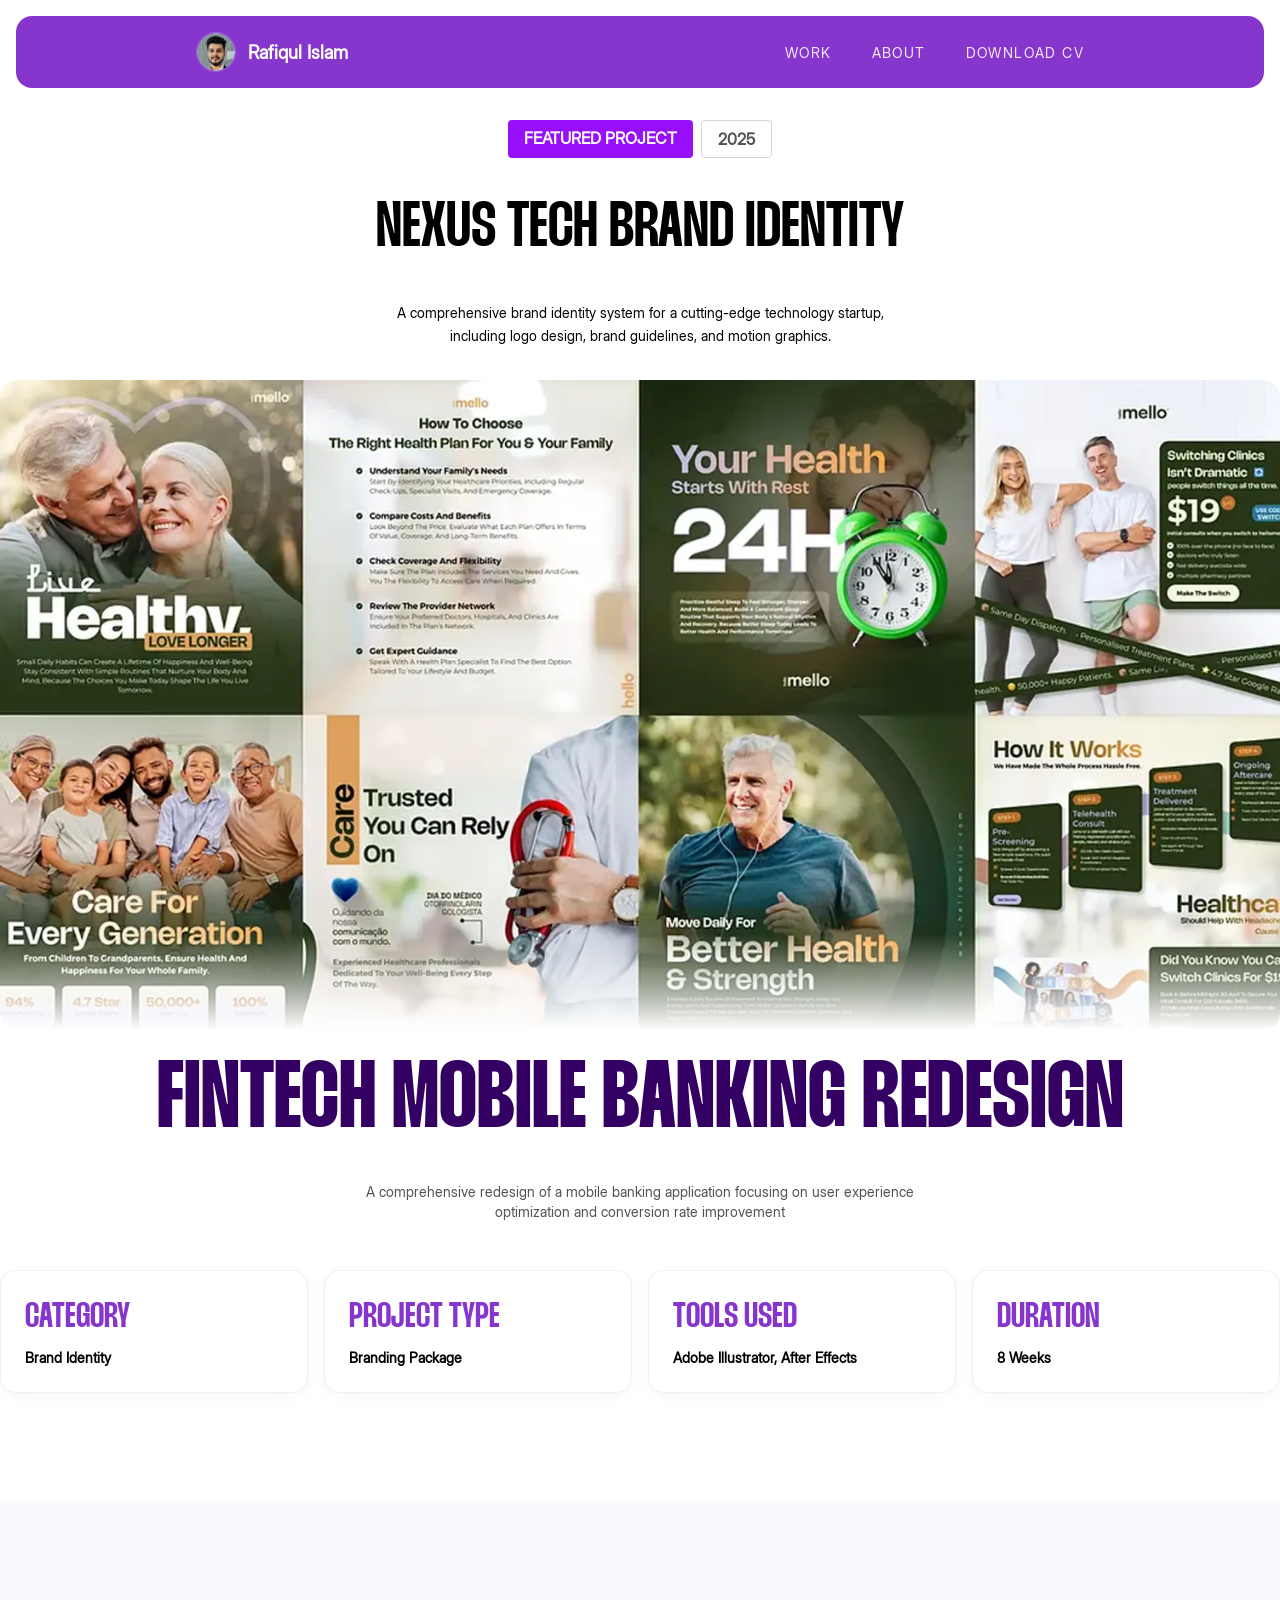
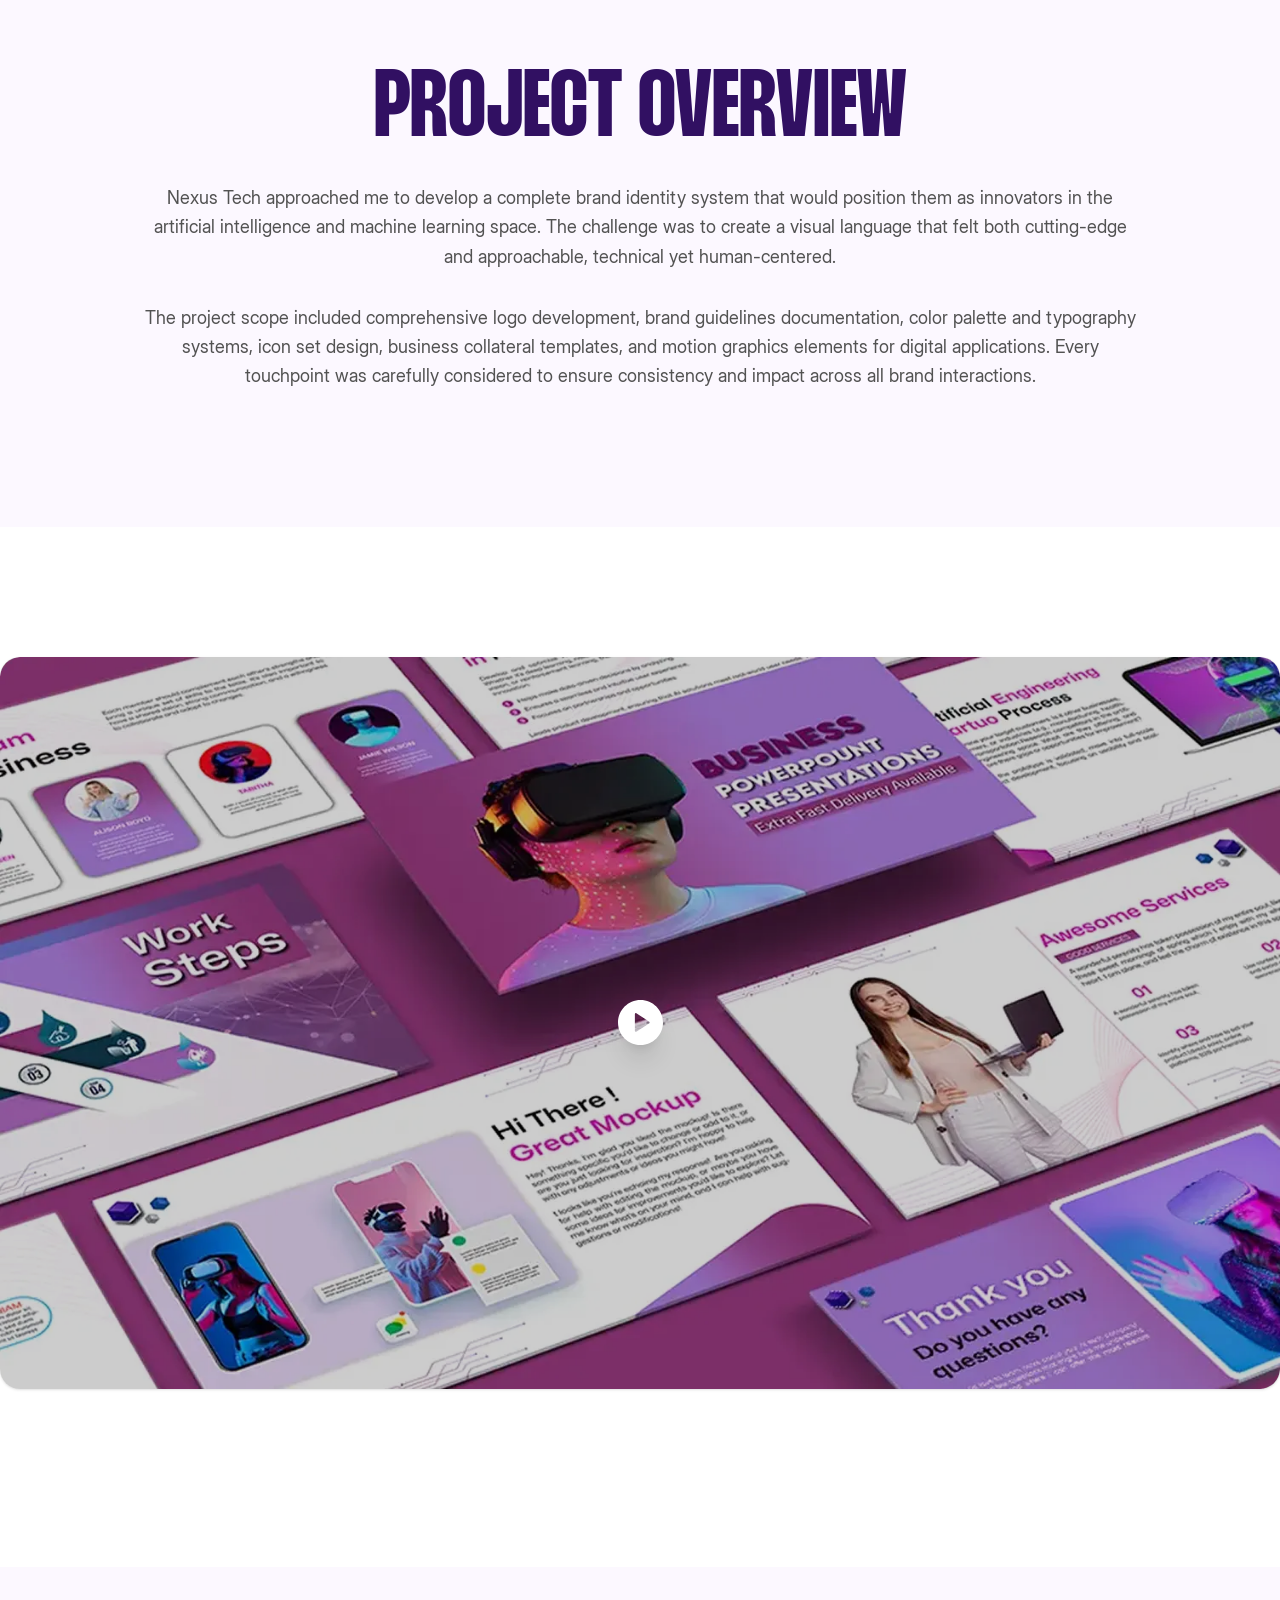
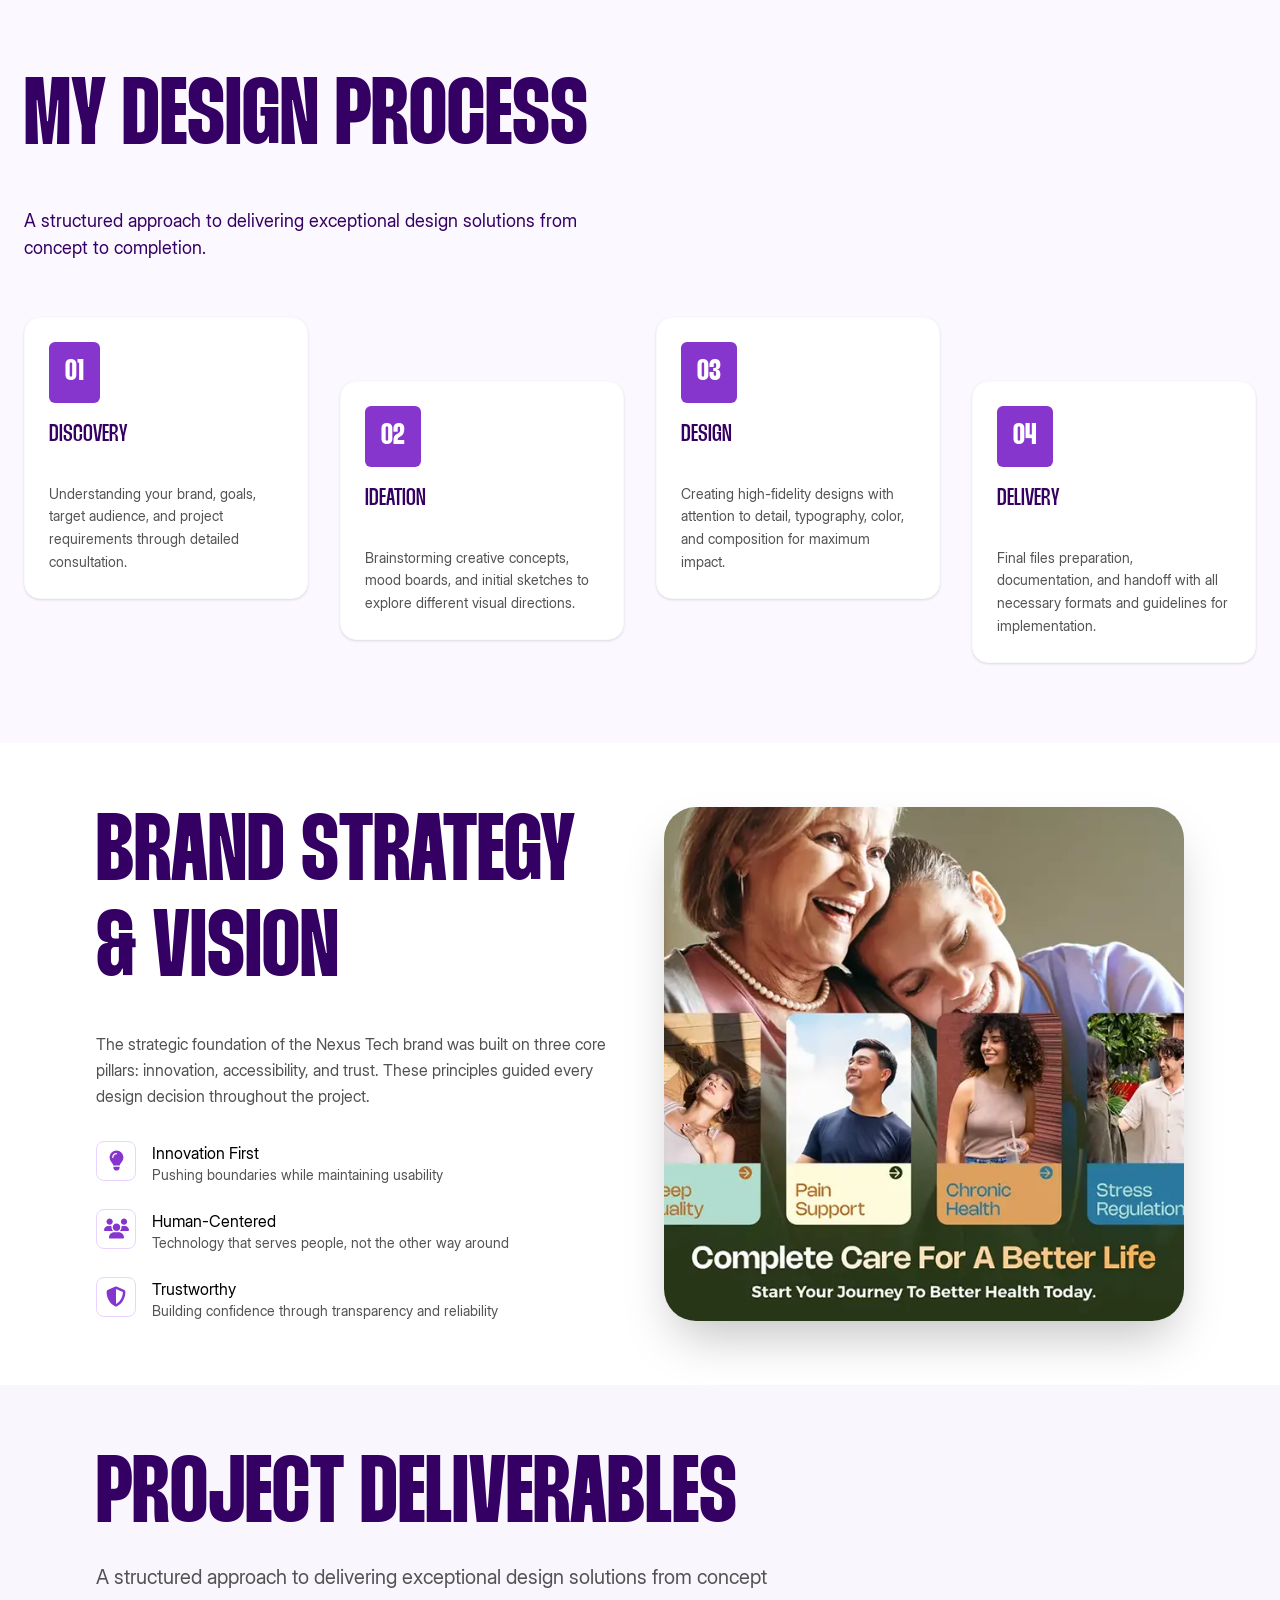
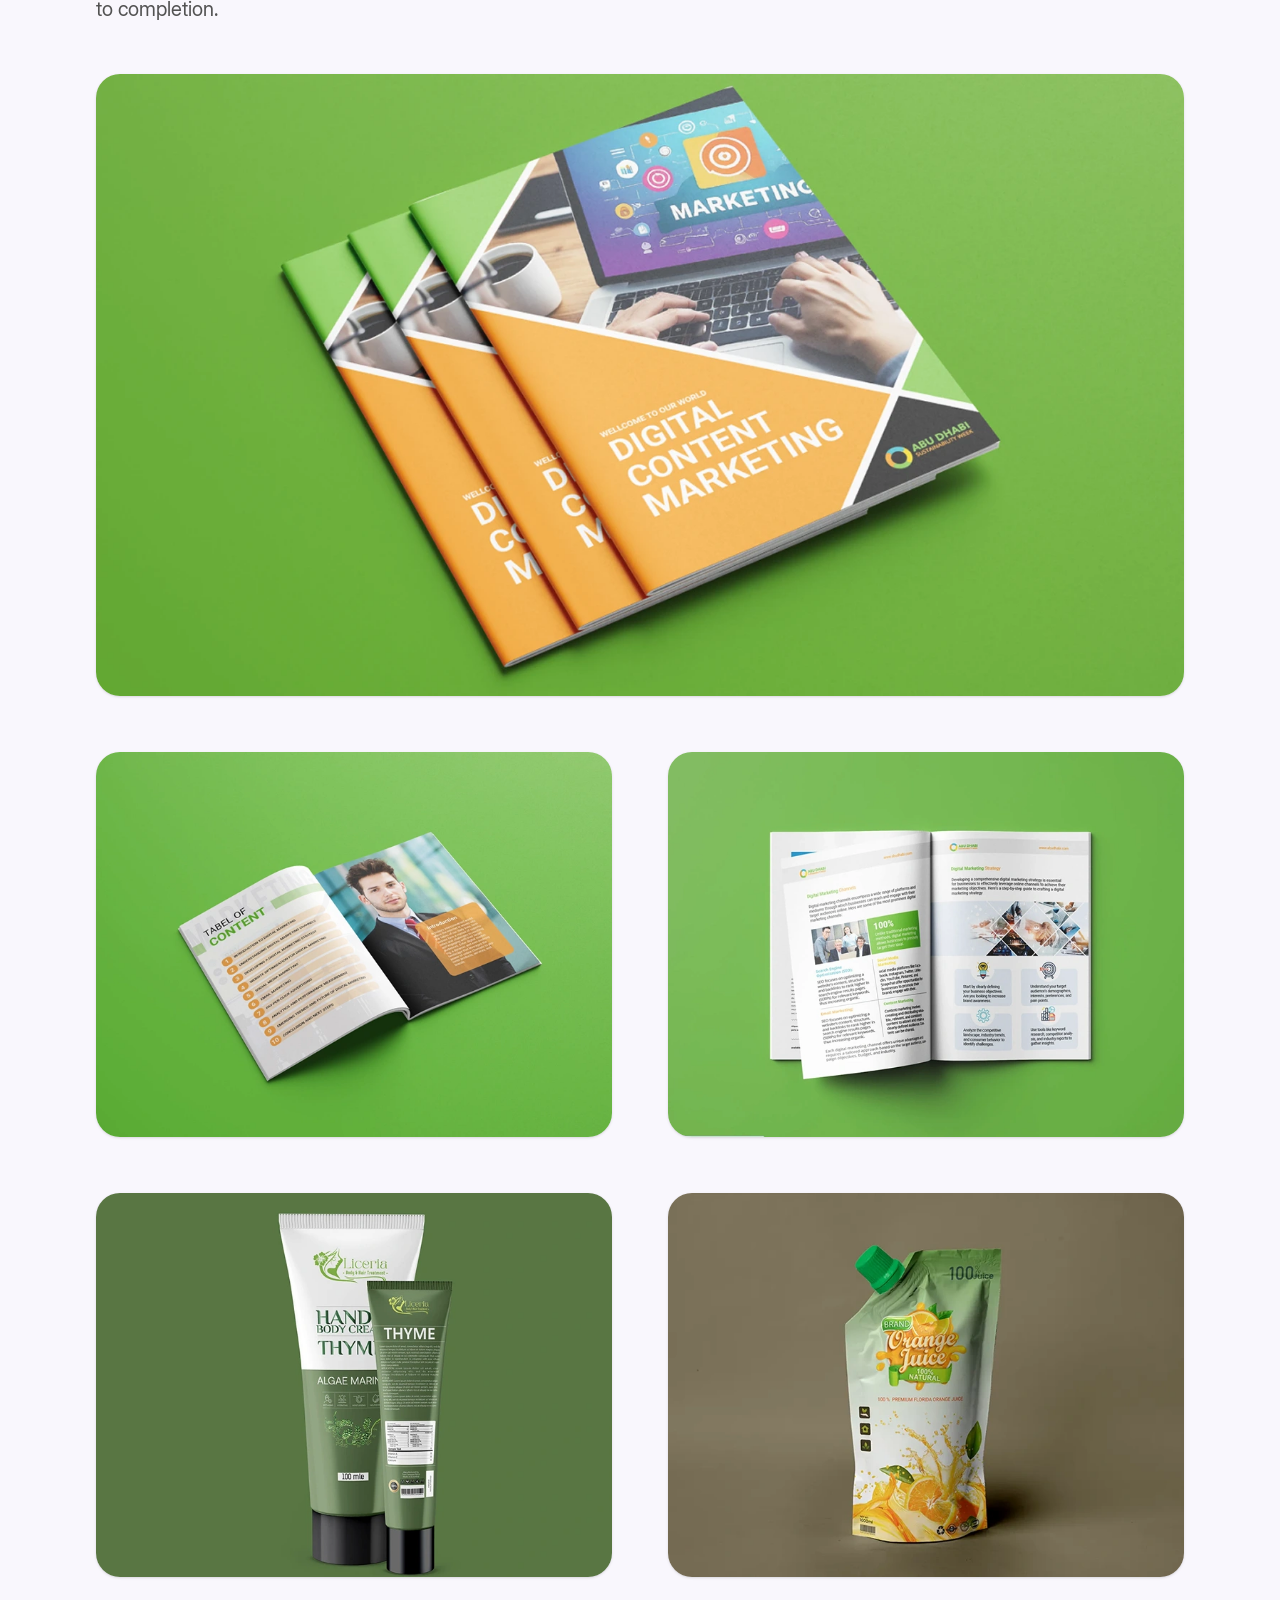
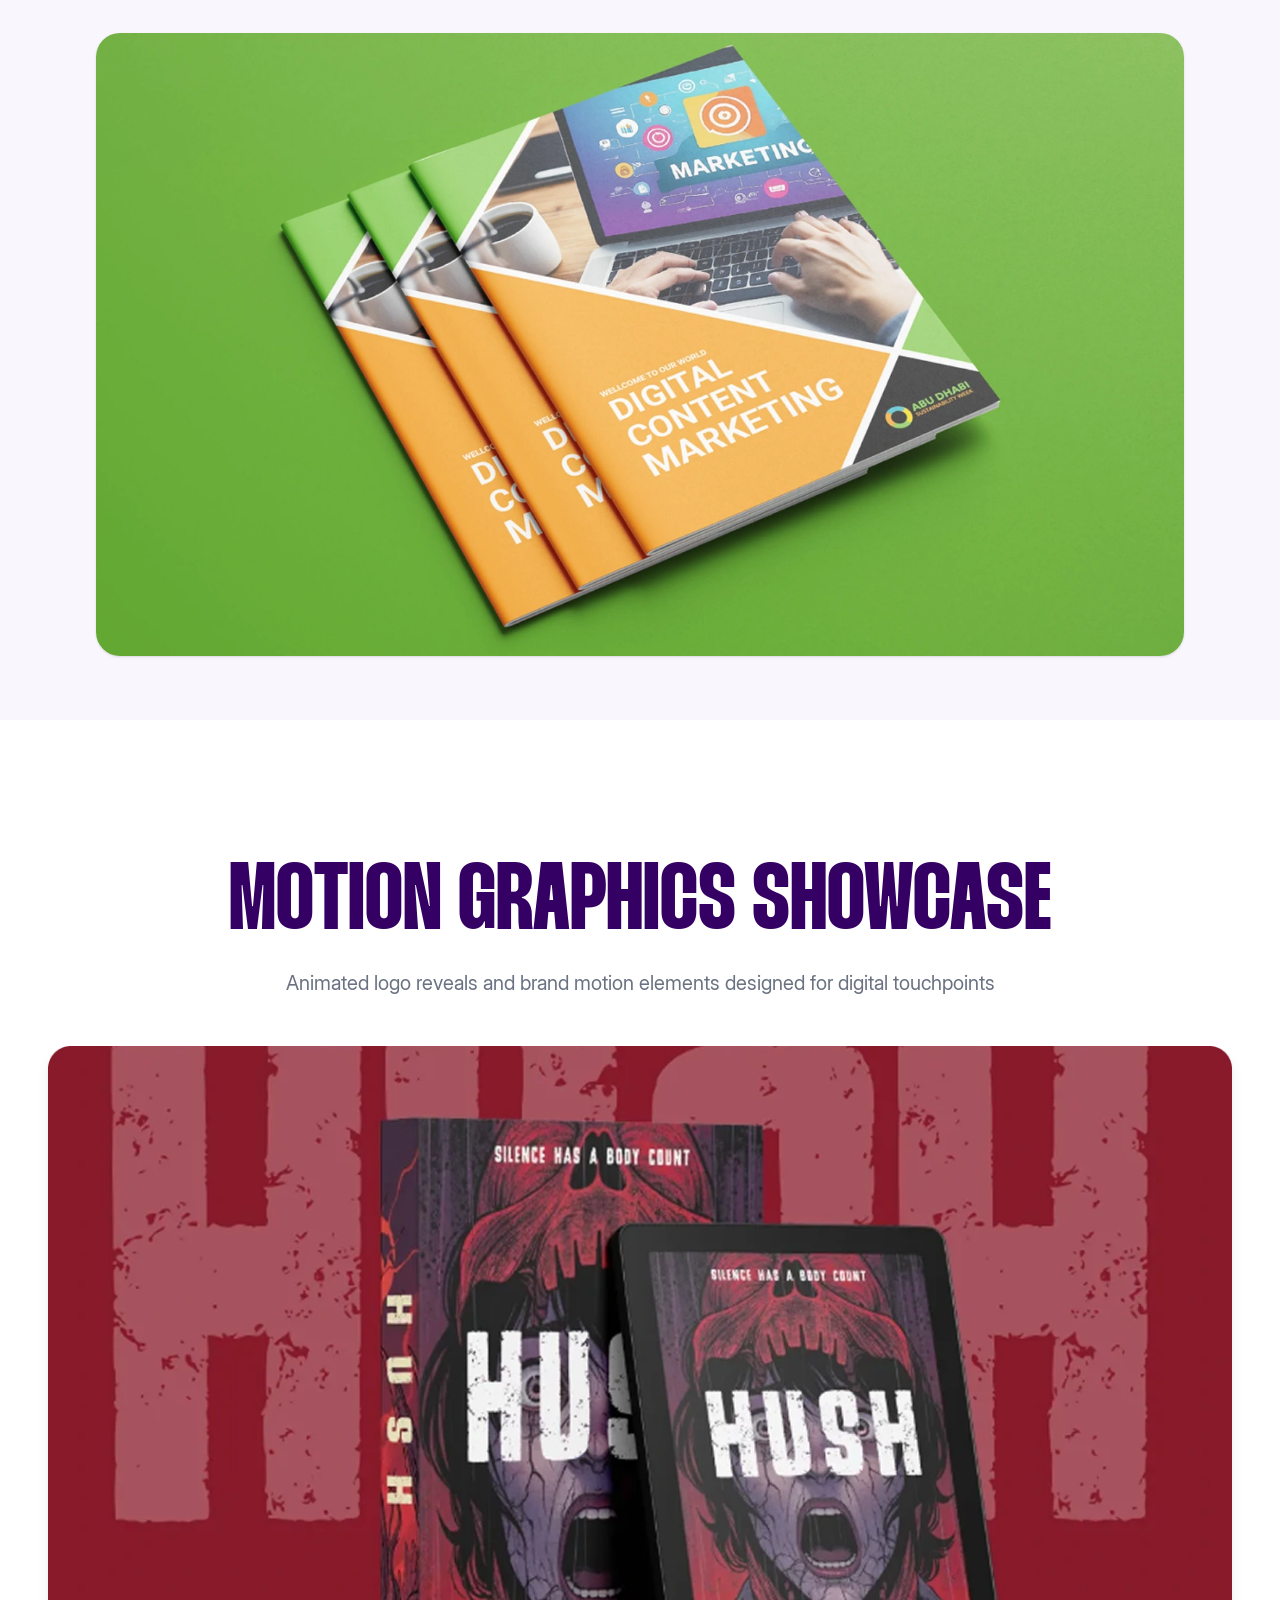
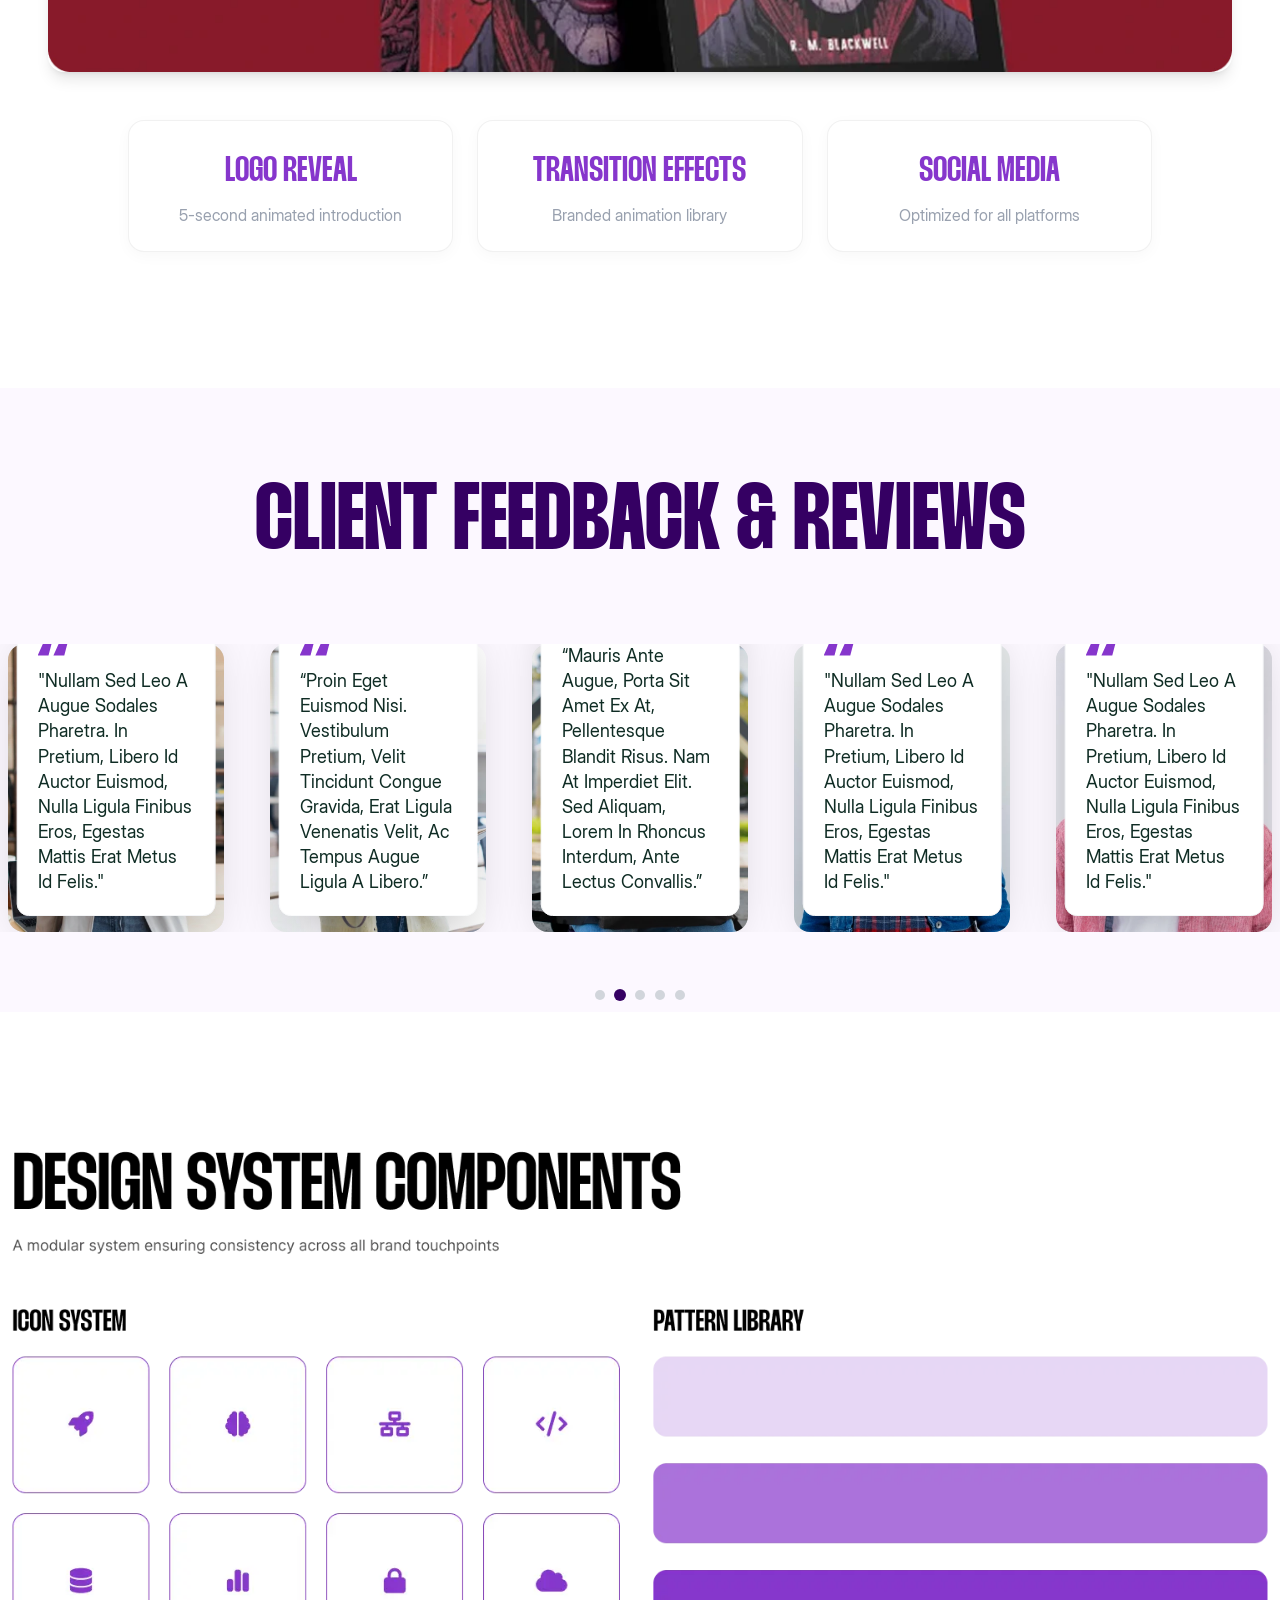
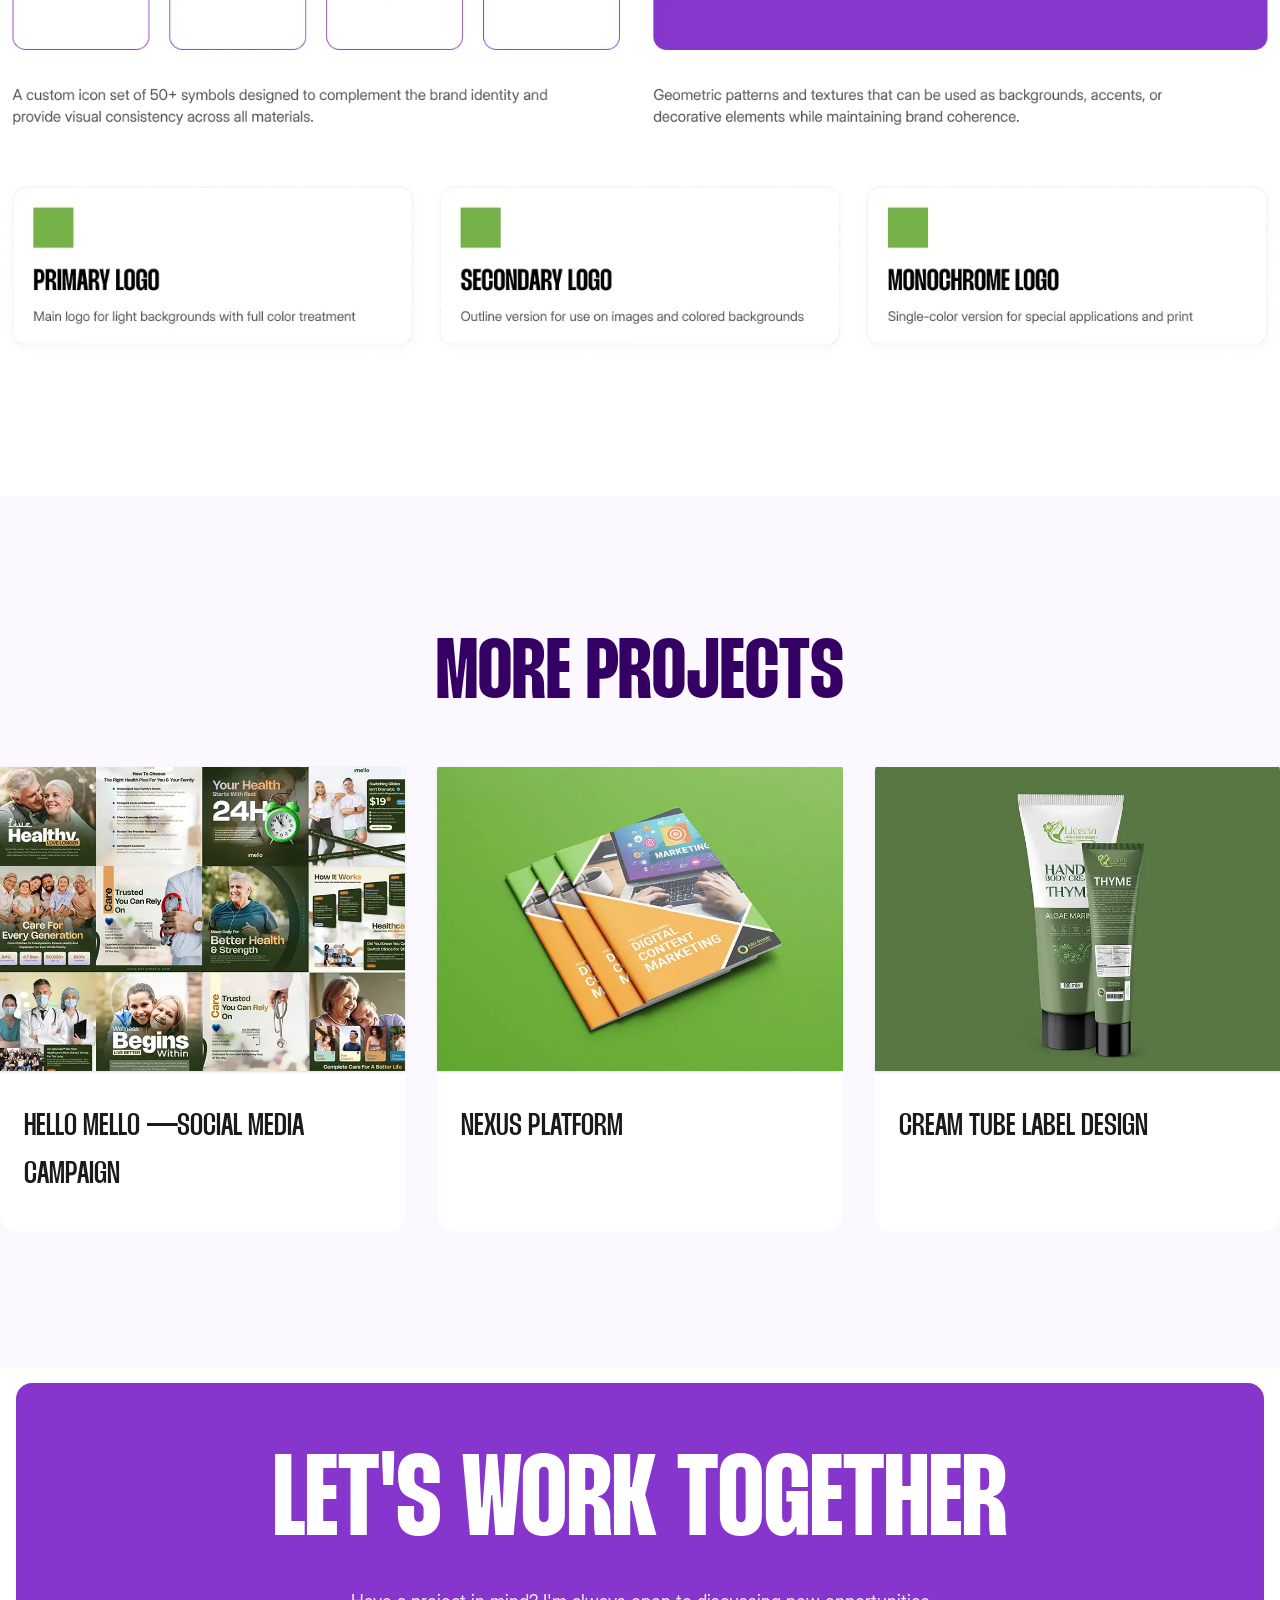
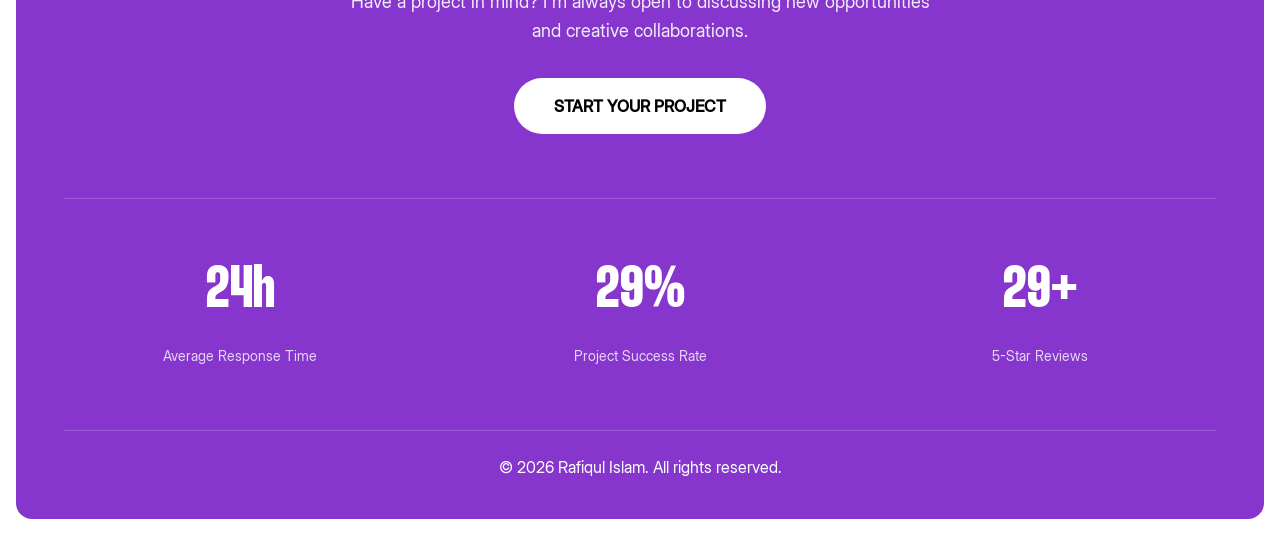
==== commit 4f124977: "slight change" ====
--- a/project-details.html
+++ b/project-details.html
@@ -4,7 +4,7 @@
 <head>
     <meta charset="UTF-8">
     <meta name="viewport" content="width=device-width, initial-scale=1.0">
-    <title>Shorif Ahammed</title>
+    <title>Rafiqul Islam</title>
     <link rel="stylesheet" href="assets/css/style.css">
     <link rel="stylesheet" href="assets/css/splide.min.css">
 </head>
